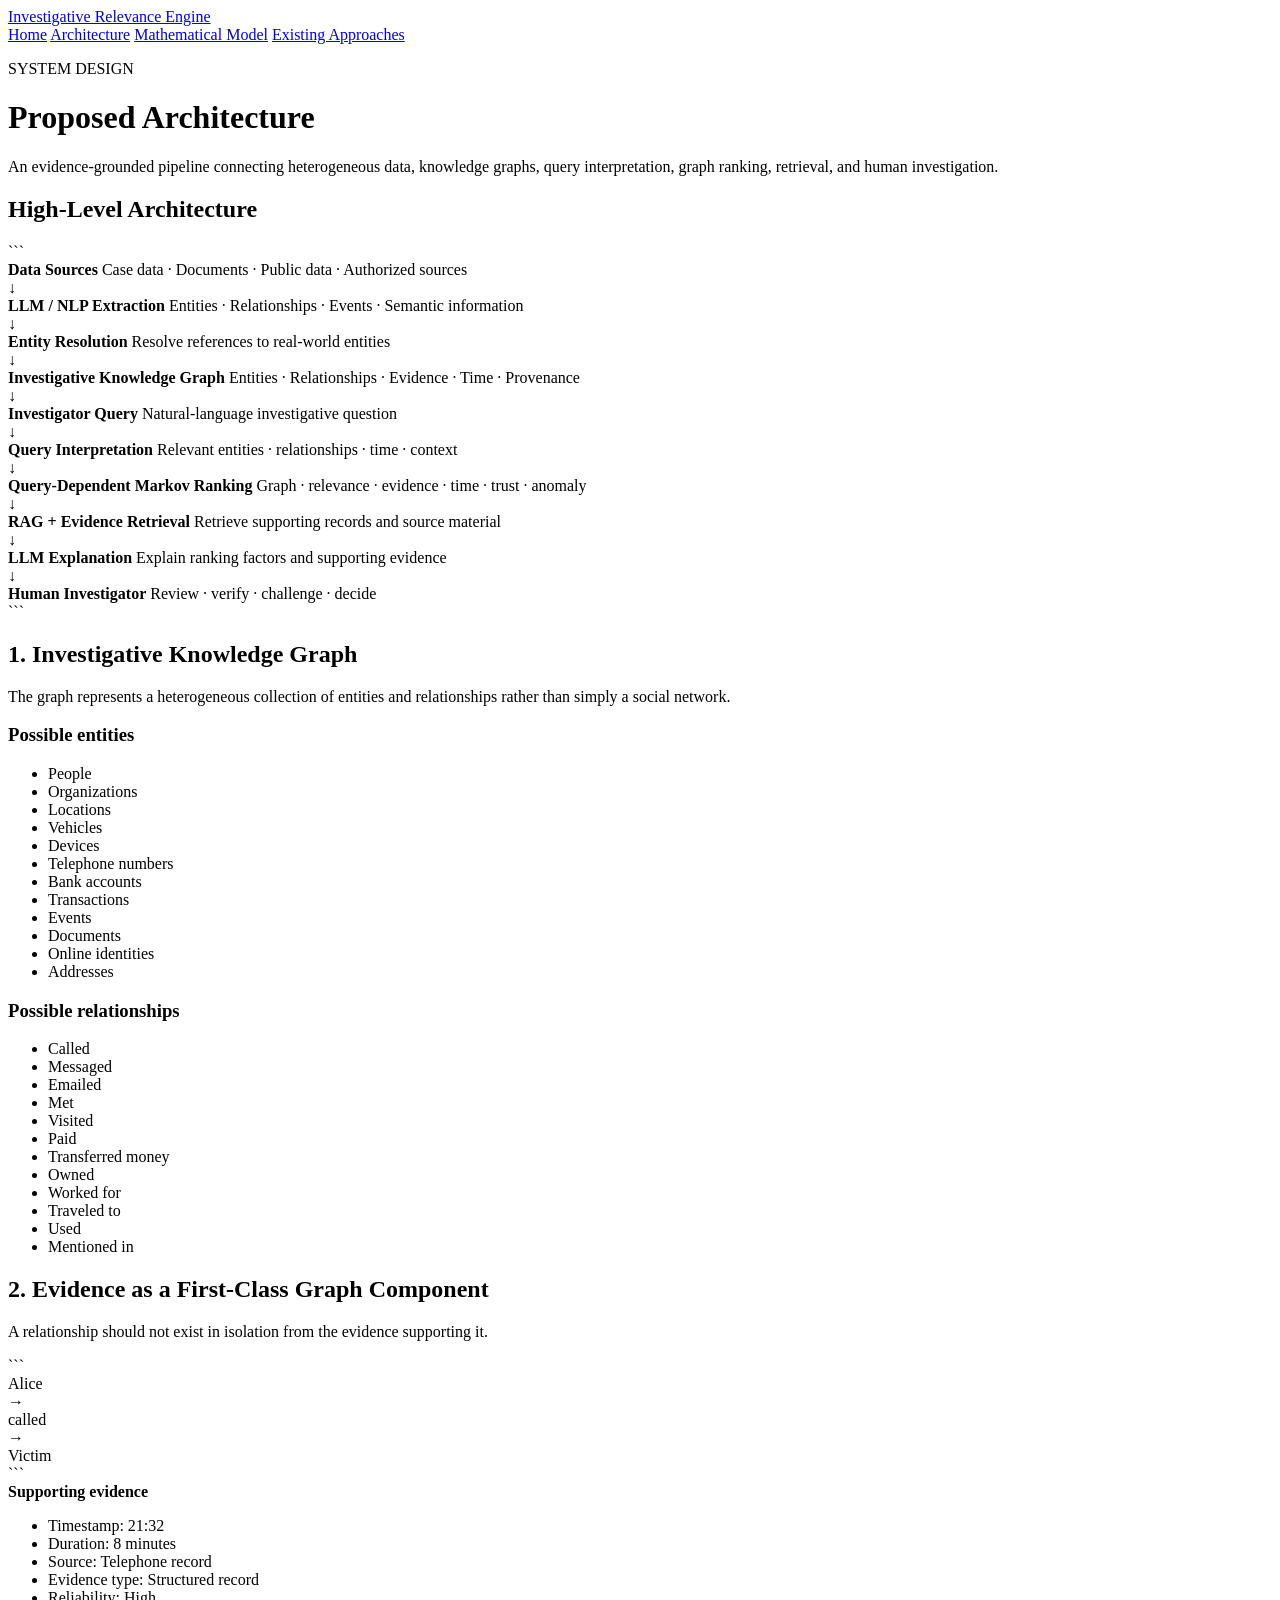
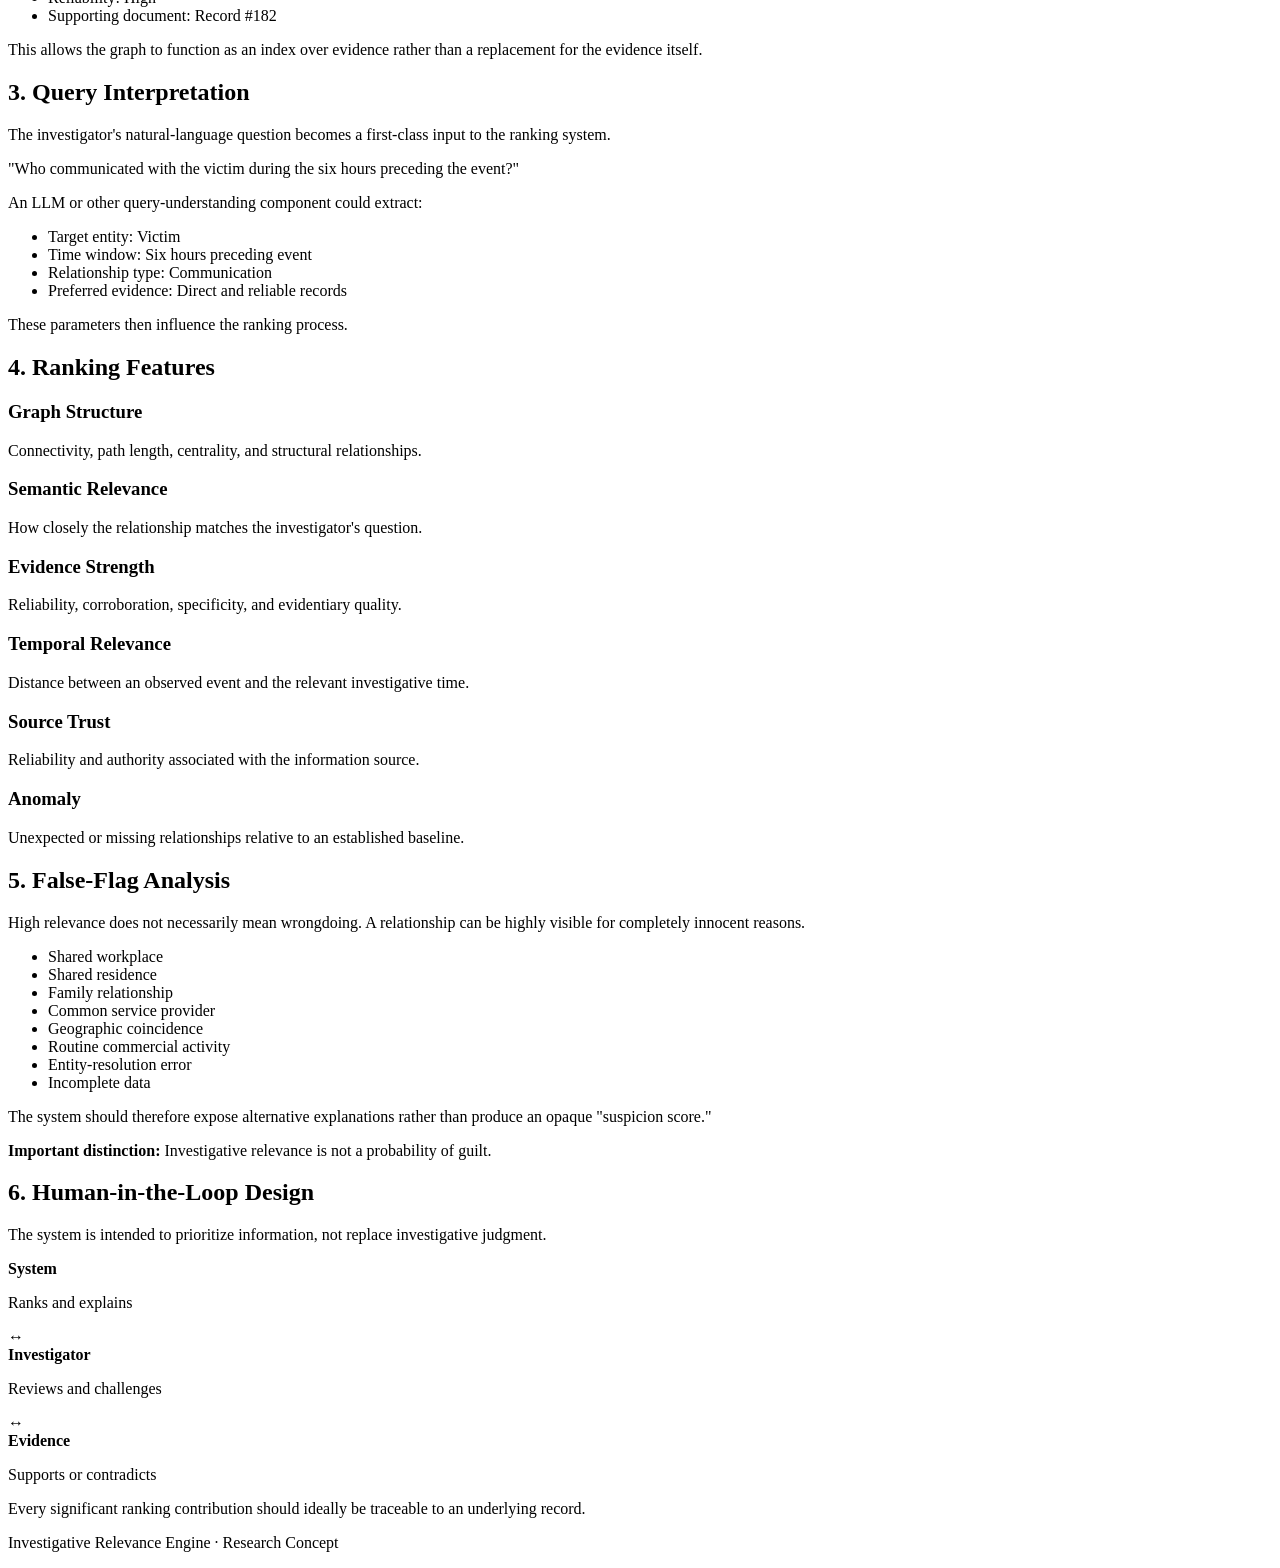
==== architecture.html @ 97c26075 "Create architecture.html" ====
<!DOCTYPE html>

<html lang="en">
<head>
    <meta charset="UTF-8">
    <meta name="viewport" content="width=device-width, initial-scale=1.0">
    <title>Architecture | Investigative Relevance Engine</title>
    <link rel="stylesheet" href="style.css">
</head>

<body>

<nav>
    <div class="nav-container">
        <a href="index.html" class="logo">Investigative Relevance Engine</a>
        <div class="nav-links">
            <a href="index.html">Home</a>
            <a href="architecture.html">Architecture</a>
            <a href="model.html">Mathematical Model</a>
            <a href="existing-approaches.html">Existing Approaches</a>
        </div>
    </div>
</nav>

<header class="page-header">
    <div class="container">
        <p class="eyebrow">SYSTEM DESIGN</p>
        <h1>Proposed Architecture</h1>
        <p>
            An evidence-grounded pipeline connecting heterogeneous data,
            knowledge graphs, query interpretation, graph ranking, retrieval,
            and human investigation.
        </p>
    </div>
</header>

<main>

<section>
<div class="container">

<h2>High-Level Architecture</h2>

<div class="diagram">

```
<div class="diagram-box">
    <strong>Data Sources</strong>
    <span>Case data · Documents · Public data · Authorized sources</span>
</div>

<div class="arrow">↓</div>

<div class="diagram-box">
    <strong>LLM / NLP Extraction</strong>
    <span>Entities · Relationships · Events · Semantic information</span>
</div>

<div class="arrow">↓</div>

<div class="diagram-box">
    <strong>Entity Resolution</strong>
    <span>Resolve references to real-world entities</span>
</div>

<div class="arrow">↓</div>

<div class="diagram-box highlight">
    <strong>Investigative Knowledge Graph</strong>
    <span>Entities · Relationships · Evidence · Time · Provenance</span>
</div>

<div class="arrow">↓</div>

<div class="diagram-box">
    <strong>Investigator Query</strong>
    <span>Natural-language investigative question</span>
</div>

<div class="arrow">↓</div>

<div class="diagram-box">
    <strong>Query Interpretation</strong>
    <span>Relevant entities · relationships · time · context</span>
</div>

<div class="arrow">↓</div>

<div class="diagram-box highlight">
    <strong>Query-Dependent Markov Ranking</strong>
    <span>Graph · relevance · evidence · time · trust · anomaly</span>
</div>

<div class="arrow">↓</div>

<div class="diagram-box">
    <strong>RAG + Evidence Retrieval</strong>
    <span>Retrieve supporting records and source material</span>
</div>

<div class="arrow">↓</div>

<div class="diagram-box">
    <strong>LLM Explanation</strong>
    <span>Explain ranking factors and supporting evidence</span>
</div>

<div class="arrow">↓</div>

<div class="diagram-box highlight">
    <strong>Human Investigator</strong>
    <span>Review · verify · challenge · decide</span>
</div>
```

</div>

</div>
</section>

<section class="alt">
<div class="container">

<h2>1. Investigative Knowledge Graph</h2>

<p>
The graph represents a heterogeneous collection of entities and
relationships rather than simply a social network.
</p>

<h3>Possible entities</h3>

<ul class="columns">
    <li>People</li>
    <li>Organizations</li>
    <li>Locations</li>
    <li>Vehicles</li>
    <li>Devices</li>
    <li>Telephone numbers</li>
    <li>Bank accounts</li>
    <li>Transactions</li>
    <li>Events</li>
    <li>Documents</li>
    <li>Online identities</li>
    <li>Addresses</li>
</ul>

<h3>Possible relationships</h3>

<ul class="columns">
    <li>Called</li>
    <li>Messaged</li>
    <li>Emailed</li>
    <li>Met</li>
    <li>Visited</li>
    <li>Paid</li>
    <li>Transferred money</li>
    <li>Owned</li>
    <li>Worked for</li>
    <li>Traveled to</li>
    <li>Used</li>
    <li>Mentioned in</li>
</ul>

</div>
</section>

<section>
<div class="container">

<h2>2. Evidence as a First-Class Graph Component</h2>

<p>
A relationship should not exist in isolation from the evidence supporting it.
</p>

<div class="evidence-example">

```
<div class="entity">Alice</div>
<div class="arrow">→</div>
<div class="relationship">called</div>
<div class="arrow">→</div>
<div class="entity">Victim</div>
```

</div>

<div class="evidence-details">

<strong>Supporting evidence</strong>

<ul>
    <li>Timestamp: 21:32</li>
    <li>Duration: 8 minutes</li>
    <li>Source: Telephone record</li>
    <li>Evidence type: Structured record</li>
    <li>Reliability: High</li>
    <li>Supporting document: Record #182</li>
</ul>

</div>

<p>
This allows the graph to function as an index over evidence rather than
a replacement for the evidence itself.
</p>

</div>
</section>

<section class="alt">
<div class="container">

<h2>3. Query Interpretation</h2>

<p>
The investigator's natural-language question becomes a first-class input
to the ranking system.
</p>

<div class="query-box">
    "Who communicated with the victim during the six hours preceding the event?"
</div>

<p>
An LLM or other query-understanding component could extract:
</p>

<ul>
    <li>Target entity: Victim</li>
    <li>Time window: Six hours preceding event</li>
    <li>Relationship type: Communication</li>
    <li>Preferred evidence: Direct and reliable records</li>
</ul>

<p>
These parameters then influence the ranking process.
</p>

</div>
</section>

<section>
<div class="container">

<h2>4. Ranking Features</h2>

<div class="cards">

<div class="card">
<h3>Graph Structure</h3>
<p>
Connectivity, path length, centrality, and structural relationships.
</p>
</div>

<div class="card">
<h3>Semantic Relevance</h3>
<p>
How closely the relationship matches the investigator's question.
</p>
</div>

<div class="card">
<h3>Evidence Strength</h3>
<p>
Reliability, corroboration, specificity, and evidentiary quality.
</p>
</div>

<div class="card">
<h3>Temporal Relevance</h3>
<p>
Distance between an observed event and the relevant investigative time.
</p>
</div>

<div class="card">
<h3>Source Trust</h3>
<p>
Reliability and authority associated with the information source.
</p>
</div>

<div class="card">
<h3>Anomaly</h3>
<p>
Unexpected or missing relationships relative to an established baseline.
</p>
</div>

</div>

</div>
</section>

<section class="alt">
<div class="container">

<h2>5. False-Flag Analysis</h2>

<p>
High relevance does not necessarily mean wrongdoing.
A relationship can be highly visible for completely innocent reasons.
</p>

<ul>
    <li>Shared workplace</li>
    <li>Shared residence</li>
    <li>Family relationship</li>
    <li>Common service provider</li>
    <li>Geographic coincidence</li>
    <li>Routine commercial activity</li>
    <li>Entity-resolution error</li>
    <li>Incomplete data</li>
</ul>

<p>
The system should therefore expose alternative explanations rather than
produce an opaque "suspicion score."
</p>

<div class="insight">
<strong>Important distinction:</strong>
Investigative relevance is not a probability of guilt.
</div>

</div>
</section>

<section>
<div class="container">

<h2>6. Human-in-the-Loop Design</h2>

<p>
The system is intended to prioritize information, not replace investigative
judgment.
</p>

<div class="human-loop">

<div>
<strong>System</strong>
<p>Ranks and explains</p>
</div>

<div class="arrow">↔</div>

<div>
<strong>Investigator</strong>
<p>Reviews and challenges</p>
</div>

<div class="arrow">↔</div>

<div>
<strong>Evidence</strong>
<p>Supports or contradicts</p>
</div>

</div>

<p>
Every significant ranking contribution should ideally be traceable to an
underlying record.
</p>

</div>
</section>

</main>

<footer>
<div class="container">
<p>Investigative Relevance Engine · Research Concept</p>
</div>
</footer>

</body>
</html>
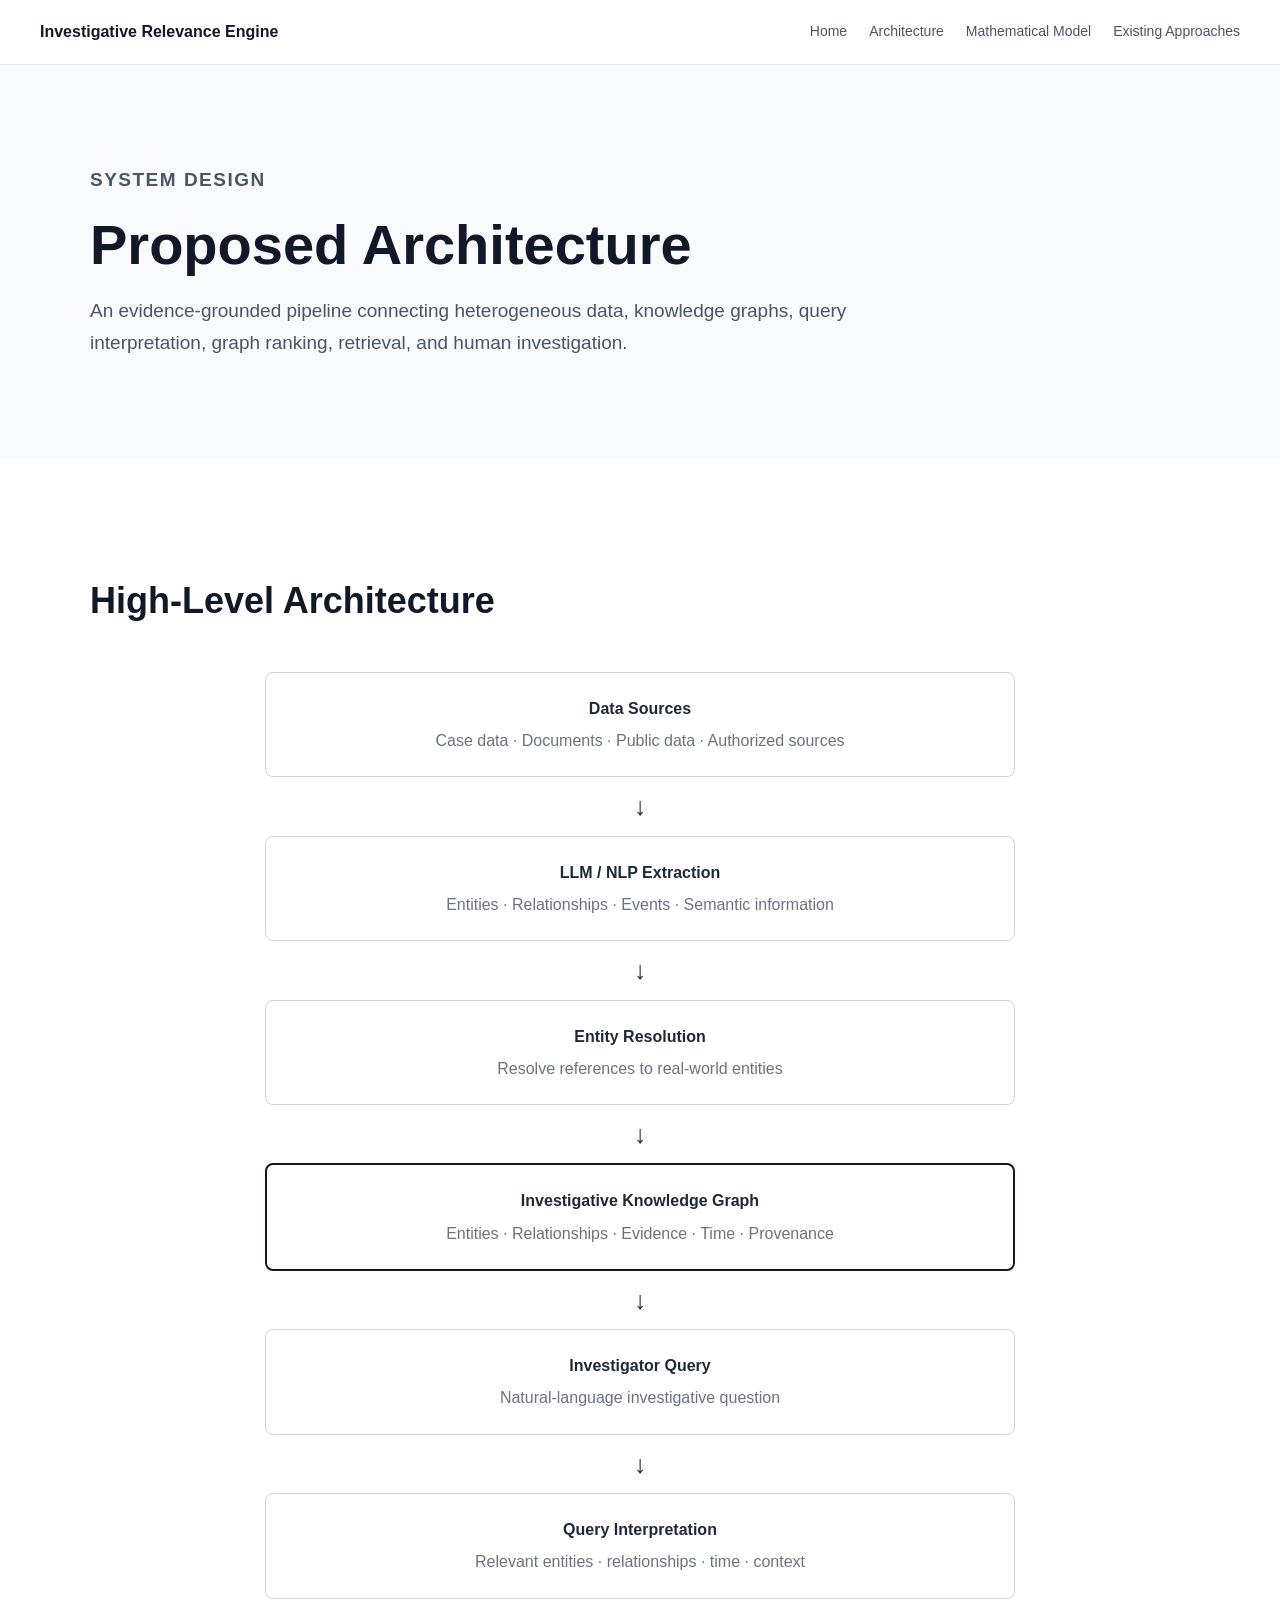
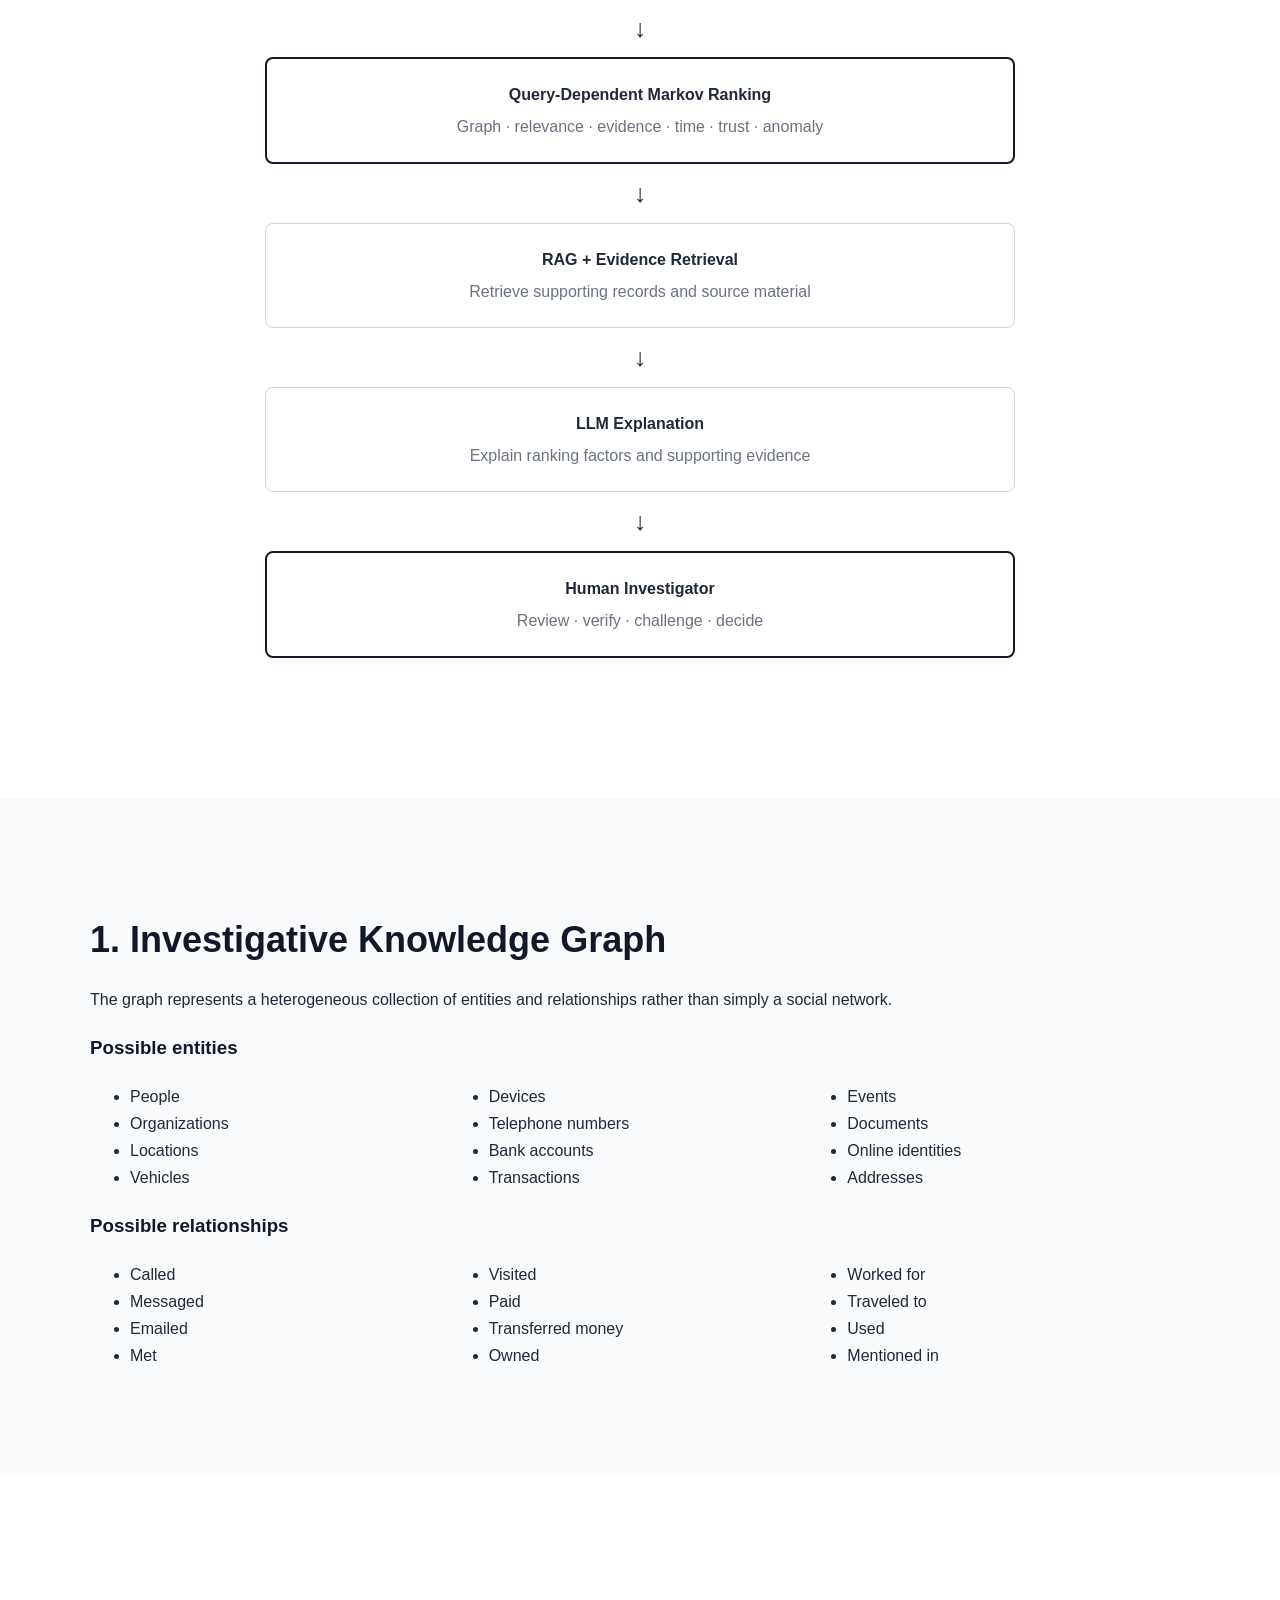
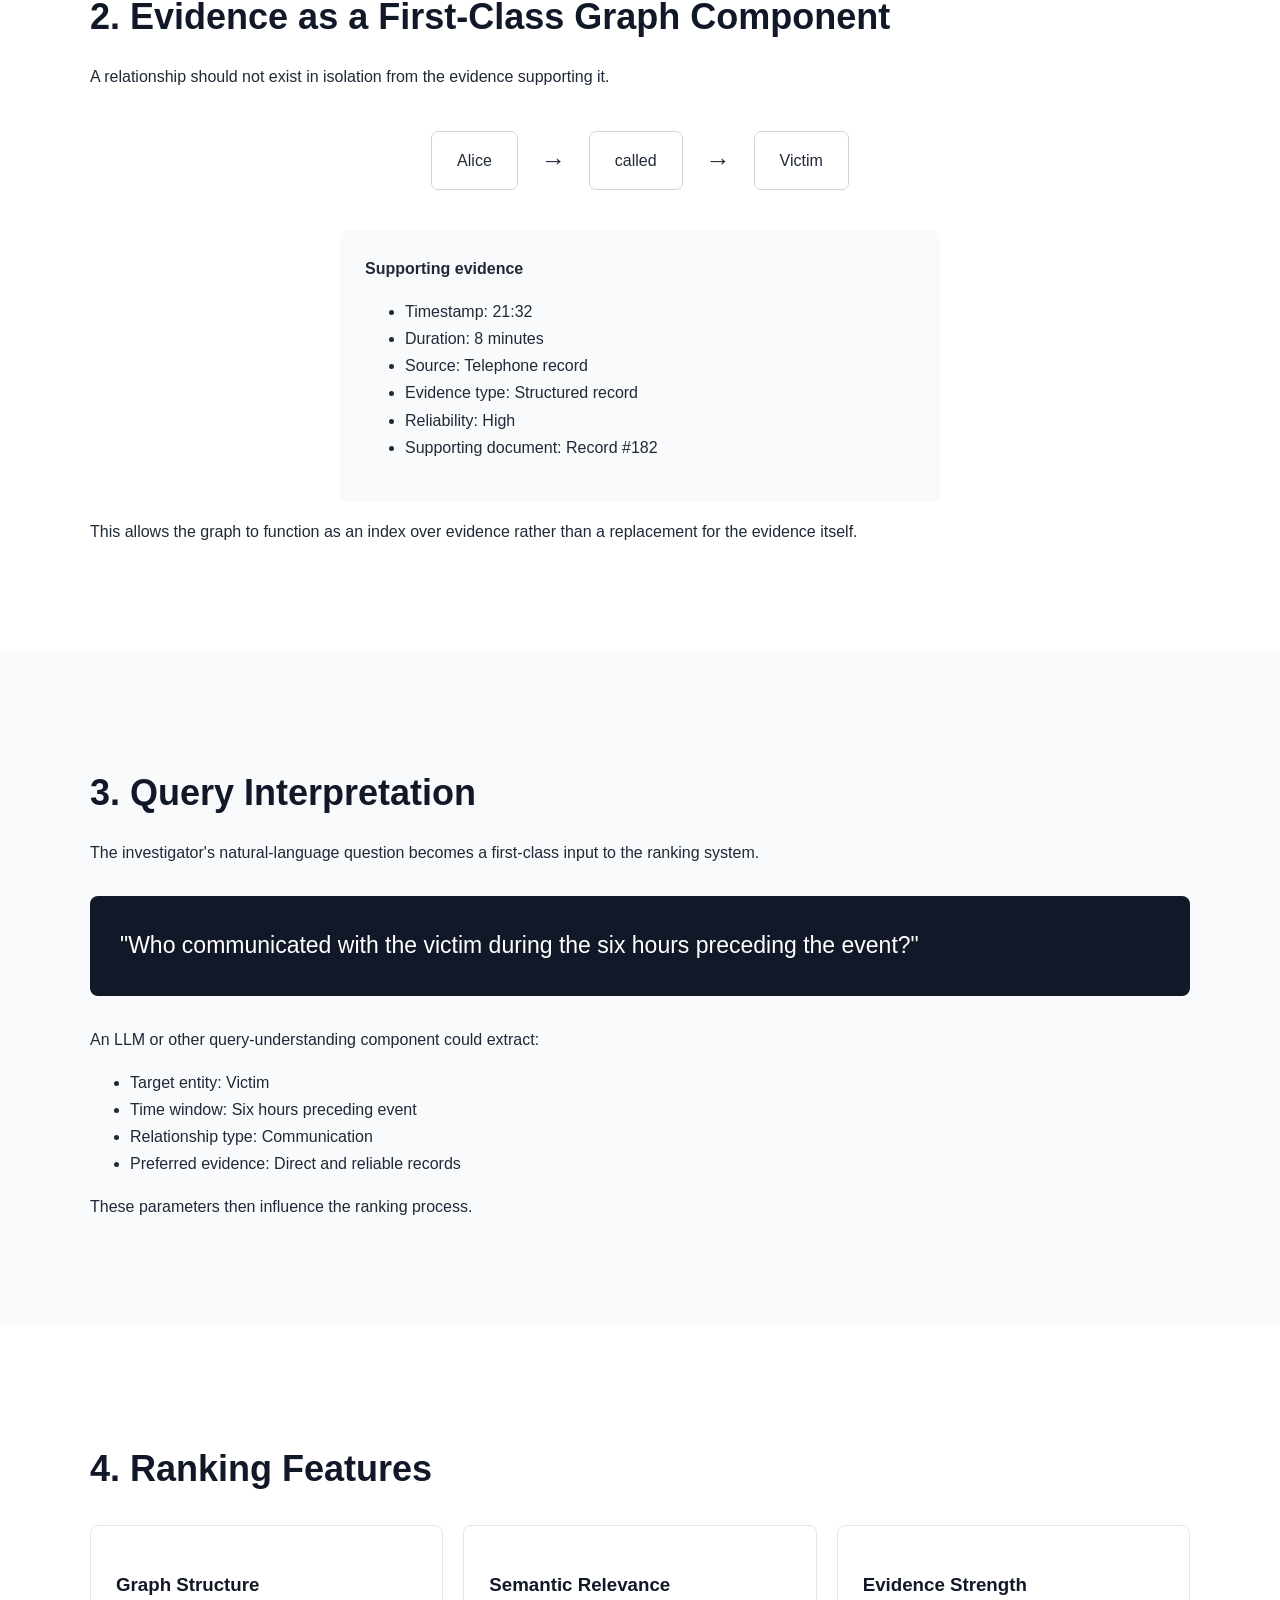
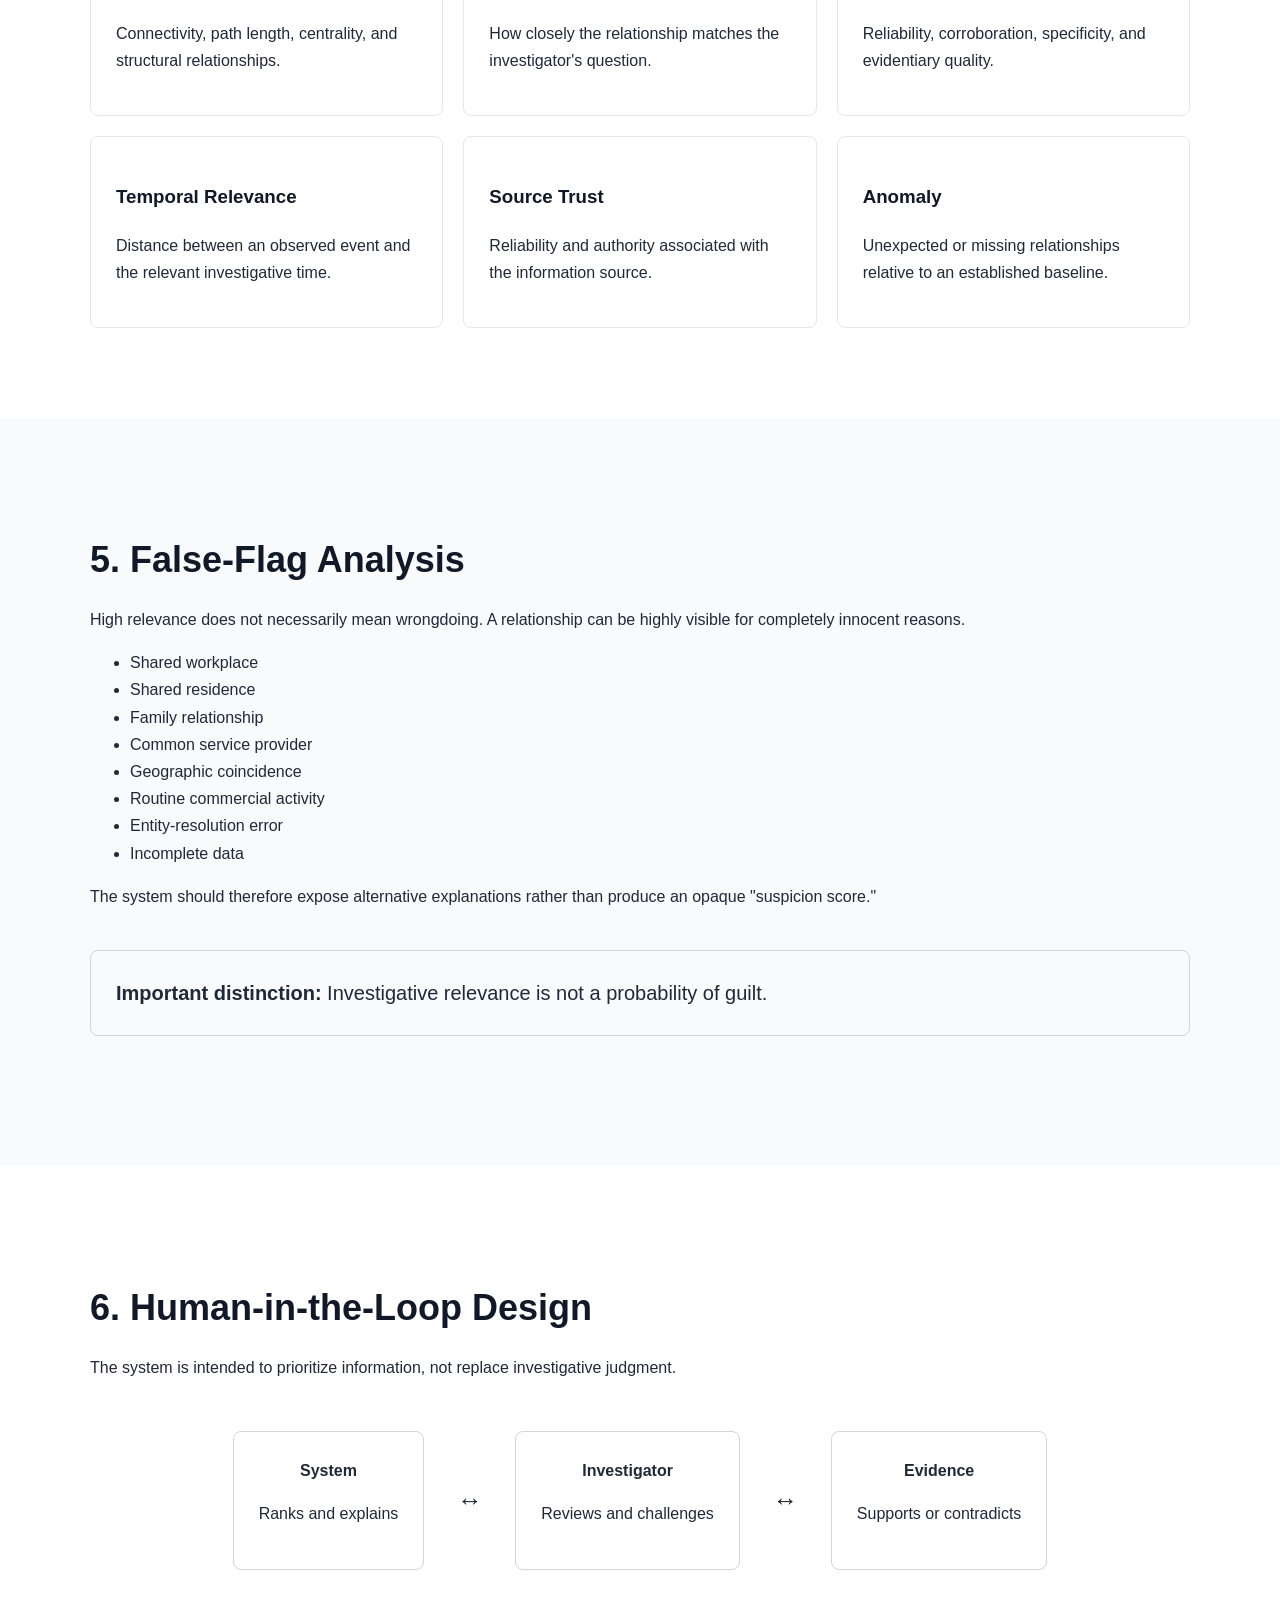
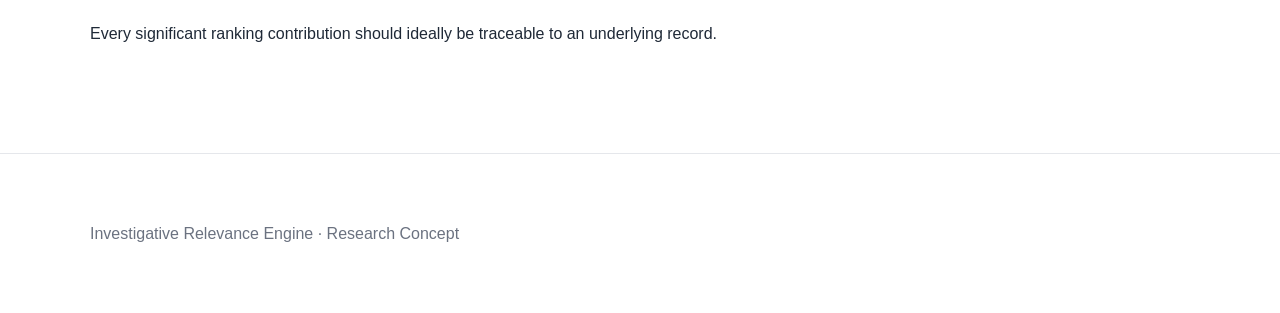
==== commit ac8408d1: "Remove unnecessary code blocks from architecture.html" ====
--- a/architecture.html
+++ b/architecture.html
@@ -43,7 +43,7 @@
 
 <div class="diagram">
 
-```
+
 <div class="diagram-box">
     <strong>Data Sources</strong>
     <span>Case data · Documents · Public data · Authorized sources</span>
@@ -111,7 +111,7 @@
     <strong>Human Investigator</strong>
     <span>Review · verify · challenge · decide</span>
 </div>
-```
+
 
 </div>
 
@@ -176,13 +176,13 @@
 
 <div class="evidence-example">
 
-```
+
 <div class="entity">Alice</div>
 <div class="arrow">→</div>
 <div class="relationship">called</div>
 <div class="arrow">→</div>
 <div class="entity">Victim</div>
-```
+
 
 </div>
 
--- a/style.css
+++ b/style.css
@@ -0,0 +1,470 @@
+* {
+  box-sizing: border-box;
+  }
+
+html {
+scroll-behavior: smooth;
+}
+
+body {
+margin: 0;
+font-family: -apple-system, BlinkMacSystemFont, "Segoe UI", Arial, sans-serif;
+color: #1f2937;
+background: #ffffff;
+line-height: 1.7;
+}
+
+.container {
+width: min(1100px, 92%);
+margin: auto;
+}
+
+nav {
+border-bottom: 1px solid #e5e7eb;
+background: #ffffff;
+position: sticky;
+top: 0;
+z-index: 10;
+}
+
+.nav-container {
+width: min(1200px, 94%);
+margin: auto;
+display: flex;
+justify-content: space-between;
+align-items: center;
+min-height: 64px;
+}
+
+.logo {
+font-weight: 700;
+text-decoration: none;
+color: #111827;
+}
+
+.nav-links {
+display: flex;
+gap: 22px;
+}
+
+.nav-links a {
+text-decoration: none;
+color: #4b5563;
+font-size: 14px;
+}
+
+.nav-links a:hover {
+color: #111827;
+}
+
+.hero {
+padding: 110px 0 100px;
+background: #f8fafc;
+}
+
+.eyebrow {
+font-size: 13px;
+font-weight: 700;
+letter-spacing: 1.5px;
+color: #6b7280;
+}
+
+h1 {
+font-size: clamp(42px, 6vw, 72px);
+line-height: 1.05;
+margin: 20px 0;
+color: #111827;
+max-width: 950px;
+}
+
+h2 {
+font-size: 36px;
+line-height: 1.2;
+margin-bottom: 25px;
+color: #111827;
+}
+
+h3 {
+color: #111827;
+}
+
+.subtitle {
+font-size: 24px;
+max-width: 800px;
+color: #4b5563;
+}
+
+.hero-statement {
+font-size: 32px;
+font-weight: 700;
+margin: 45px 0 25px;
+color: #111827;
+}
+
+.hero-description {
+max-width: 800px;
+font-size: 18px;
+}
+
+.buttons {
+display: flex;
+gap: 15px;
+margin-top: 35px;
+}
+
+.button {
+display: inline-block;
+padding: 12px 20px;
+background: #111827;
+color: white;
+text-decoration: none;
+border-radius: 7px;
+font-weight: 600;
+}
+
+.button.secondary {
+background: white;
+color: #111827;
+border: 1px solid #d1d5db;
+}
+
+section {
+padding: 90px 0;
+}
+
+section.alt {
+background: #f8fafc;
+}
+
+blockquote {
+margin: 35px 0;
+padding: 25px 30px;
+border-left: 4px solid #111827;
+background: #f8fafc;
+font-size: 24px;
+font-weight: 500;
+}
+
+blockquote.large {
+font-size: 28px;
+}
+
+.insight {
+margin: 40px 0;
+padding: 25px;
+border: 1px solid #d1d5db;
+border-radius: 8px;
+font-size: 20px;
+}
+
+.question {
+padding: 25px;
+margin: 25px 0;
+background: #f8fafc;
+border-radius: 8px;
+font-size: 22px;
+font-weight: 600;
+}
+
+.formula {
+padding: 30px;
+margin: 30px 0;
+background: #111827;
+color: white;
+border-radius: 8px;
+text-align: center;
+font-family: Georgia, serif;
+font-size: 25px;
+}
+
+.big-formula {
+padding: 40px;
+margin: 40px 0;
+background: #111827;
+color: white;
+border-radius: 8px;
+text-align: center;
+font-family: Georgia, serif;
+font-size: clamp(20px, 3vw, 34px);
+overflow-x: auto;
+}
+
+.cards {
+display: grid;
+grid-template-columns: repeat(3, 1fr);
+gap: 20px;
+margin-top: 35px;
+}
+
+.card {
+border: 1px solid #e5e7eb;
+border-radius: 8px;
+padding: 25px;
+background: white;
+}
+
+.example-grid {
+display: grid;
+grid-template-columns: repeat(3, 1fr);
+gap: 20px;
+margin: 40px 0;
+}
+
+.example {
+border: 1px solid #e5e7eb;
+padding: 25px;
+border-radius: 8px;
+}
+
+.center-text {
+text-align: center;
+font-size: 20px;
+font-weight: 600;
+}
+
+.architecture-mini {
+display: grid;
+gap: 15px;
+margin-top: 35px;
+}
+
+.architecture-mini div {
+display: grid;
+grid-template-columns: 200px 1fr;
+gap: 20px;
+padding: 20px;
+border: 1px solid #e5e7eb;
+border-radius: 7px;
+}
+
+.architecture-mini span {
+color: #6b7280;
+}
+
+.status {
+display: inline-block;
+padding: 10px 18px;
+border: 1px solid #d1d5db;
+border-radius: 30px;
+font-weight: 600;
+}
+
+.page-header {
+padding: 80px 0;
+background: #f8fafc;
+}
+
+.page-header h1 {
+font-size: 56px;
+}
+
+.page-header p {
+max-width: 800px;
+font-size: 19px;
+color: #4b5563;
+}
+
+.diagram {
+max-width: 750px;
+margin: 50px auto;
+text-align: center;
+}
+
+.diagram-box {
+border: 1px solid #d1d5db;
+border-radius: 8px;
+padding: 22px;
+background: white;
+}
+
+.diagram-box strong,
+.diagram-box span {
+display: block;
+}
+
+.diagram-box span {
+color: #6b7280;
+margin-top: 5px;
+}
+
+.diagram-box.highlight {
+border: 2px solid #111827;
+}
+
+.arrow {
+font-size: 25px;
+padding: 8px;
+text-align: center;
+}
+
+.columns {
+columns: 3;
+}
+
+.evidence-example {
+display: flex;
+align-items: center;
+justify-content: center;
+gap: 15px;
+margin: 40px 0;
+flex-wrap: wrap;
+}
+
+.entity,
+.relationship {
+padding: 15px 25px;
+border: 1px solid #d1d5db;
+border-radius: 7px;
+}
+
+.evidence-details {
+max-width: 600px;
+margin: auto;
+padding: 25px;
+background: #f8fafc;
+border-radius: 8px;
+}
+
+.query-box {
+padding: 30px;
+background: #111827;
+color: white;
+border-radius: 8px;
+font-size: 23px;
+margin: 30px 0;
+}
+
+.human-loop {
+display: flex;
+justify-content: center;
+align-items: center;
+gap: 25px;
+margin: 50px 0;
+text-align: center;
+}
+
+.human-loop > div:not(.arrow) {
+padding: 25px;
+border: 1px solid #d1d5db;
+border-radius: 8px;
+}
+
+.warning {
+padding: 25px;
+border: 1px solid #d1d5db;
+border-radius: 8px;
+font-weight: 600;
+}
+
+table {
+width: 100%;
+border-collapse: collapse;
+margin: 40px 0;
+}
+
+th,
+td {
+text-align: left;
+padding: 16px;
+border-bottom: 1px solid #e5e7eb;
+vertical-align: top;
+}
+
+th {
+background: #f8fafc;
+}
+
+.highlight-row {
+font-weight: 600;
+}
+
+.comparison {
+display: grid;
+grid-template-columns: 1fr 1fr;
+gap: 20px;
+margin: 30px 0;
+}
+
+.comparison > div {
+padding: 25px;
+border: 1px solid #e5e7eb;
+border-radius: 8px;
+}
+
+.quote-negative,
+.quote-positive {
+padding: 25px;
+margin: 25px 0;
+border-radius: 8px;
+font-size: 20px;
+}
+
+.quote-negative {
+background: #f8fafc;
+}
+
+.quote-positive {
+background: #f8fafc;
+border: 2px solid #111827;
+}
+
+footer {
+padding: 50px 0;
+border-top: 1px solid #e5e7eb;
+color: #6b7280;
+}
+
+footer a {
+color: #4b5563;
+}
+
+@media (max-width: 800px) {
+
+```
+.nav-container {
+    flex-direction: column;
+    padding: 15px 0;
+    gap: 12px;
+}
+
+.nav-links {
+    flex-wrap: wrap;
+    justify-content: center;
+}
+
+.cards,
+.example-grid {
+    grid-template-columns: 1fr;
+}
+
+.columns {
+    columns: 1;
+}
+
+.architecture-mini div {
+    grid-template-columns: 1fr;
+}
+
+.comparison {
+    grid-template-columns: 1fr;
+}
+
+.human-loop {
+    flex-direction: column;
+}
+
+table {
+    display: block;
+    overflow-x: auto;
+}
+
+.buttons {
+    flex-direction: column;
+}
+
+.button {
+    text-align: center;
+}
+```
+
+}
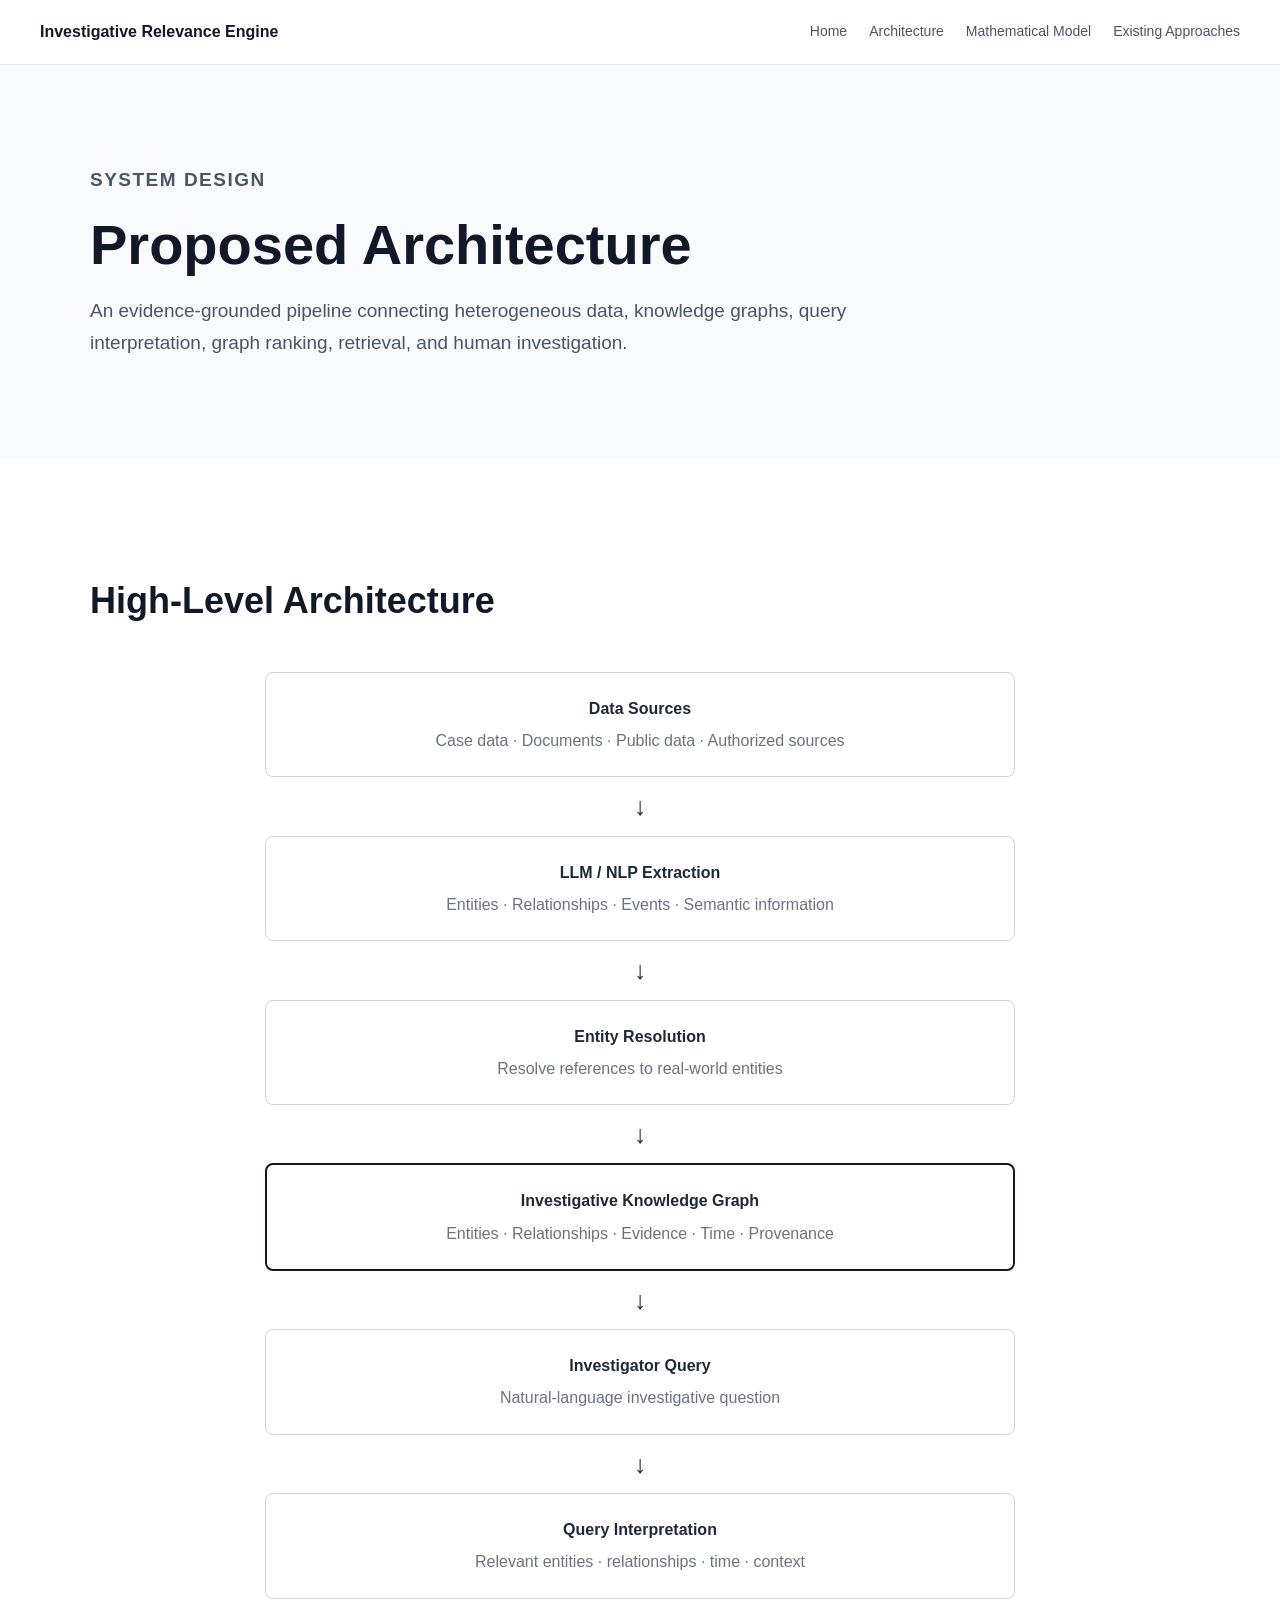
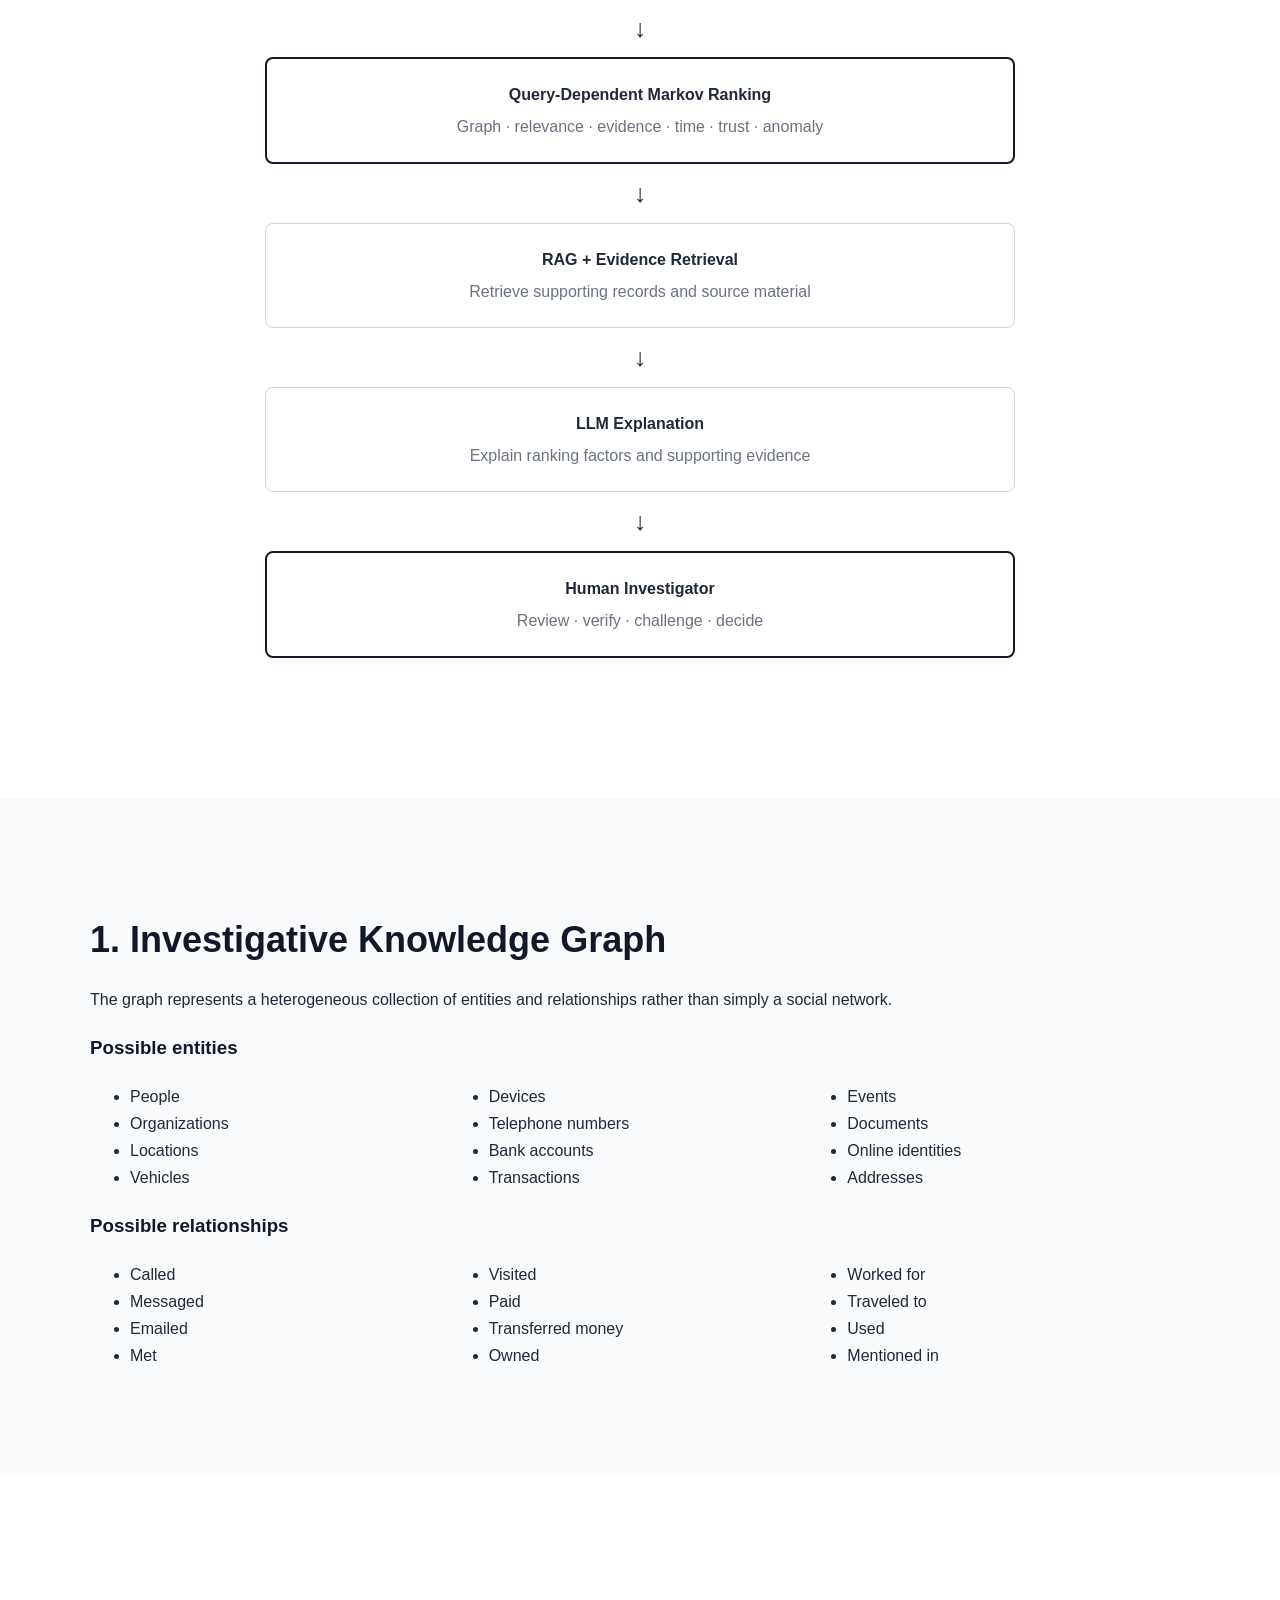
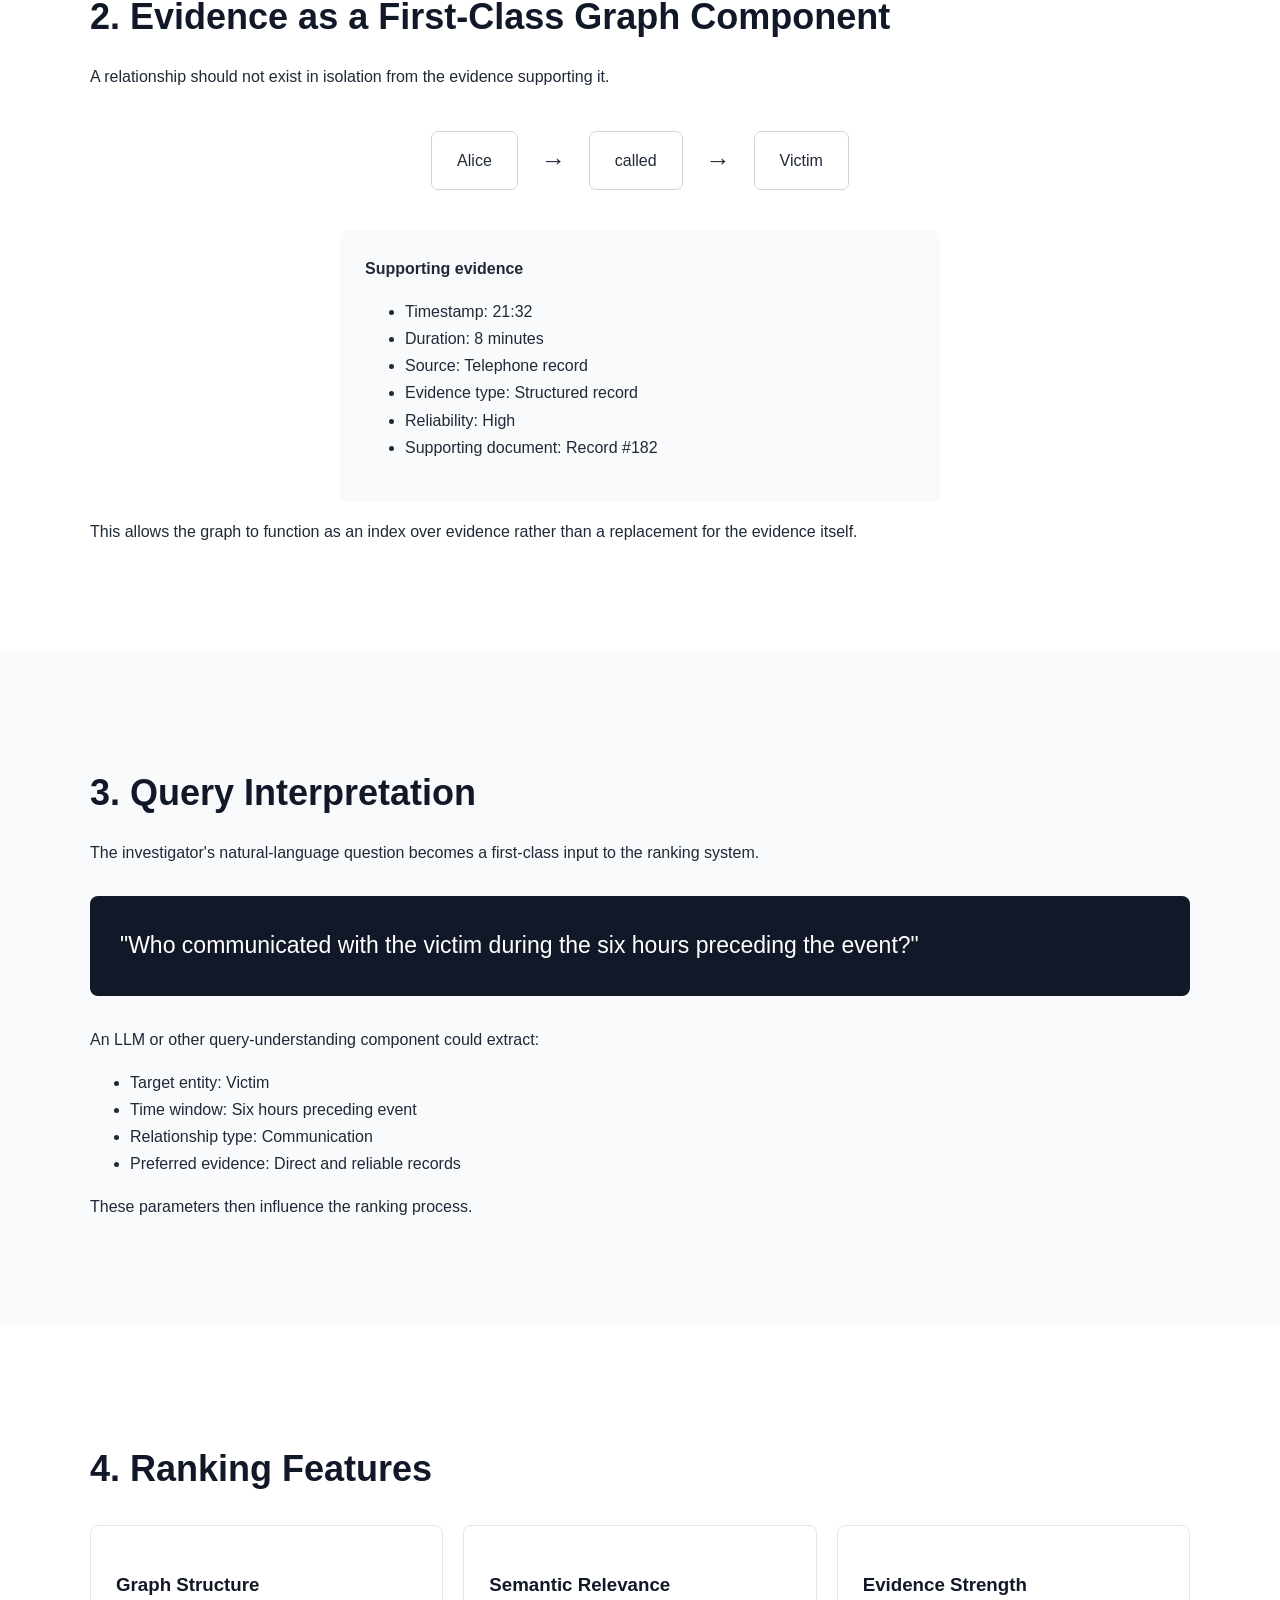
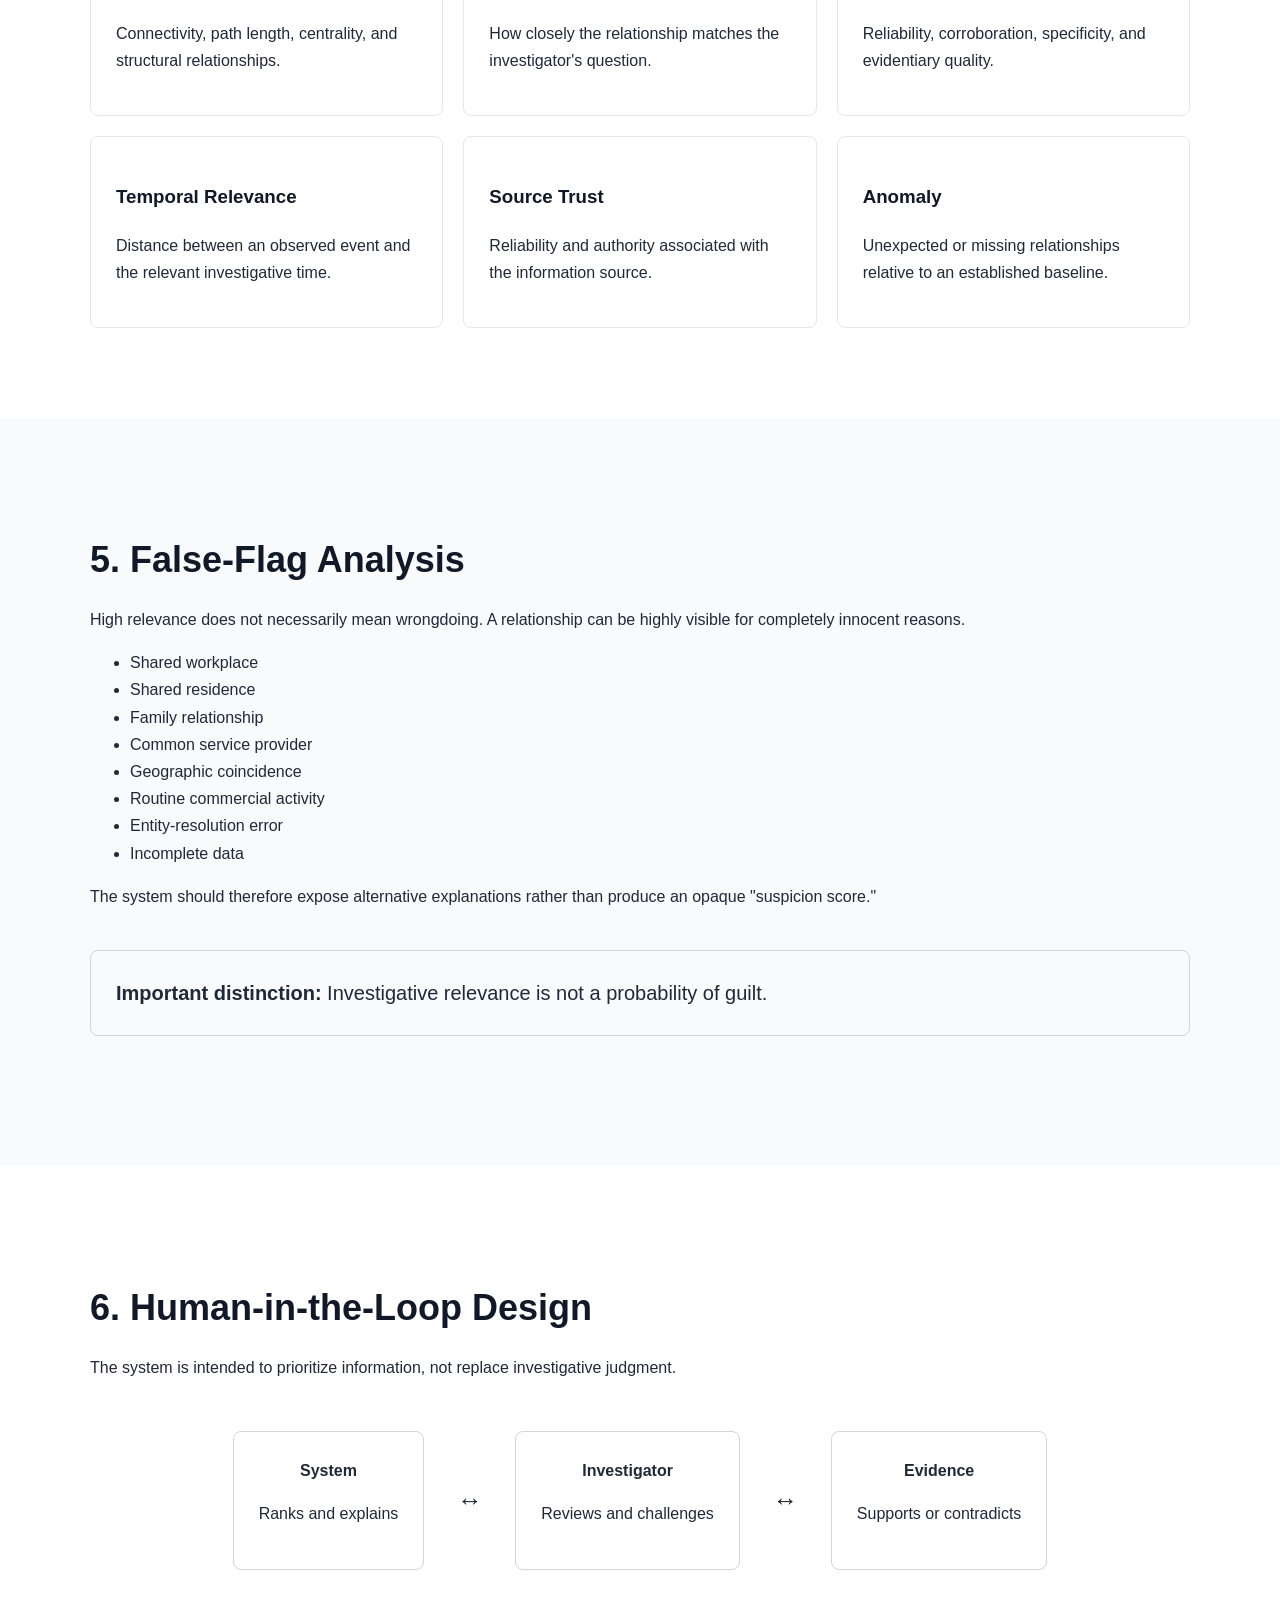
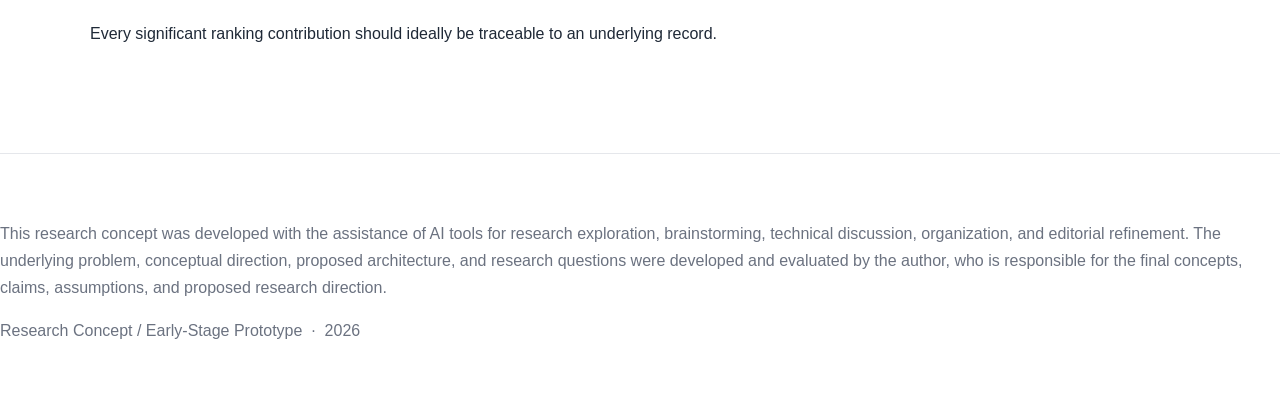
==== commit 818186f6: "Enhance footer with disclosure and research metadata Added footer section with disclosure and metada" ====
--- a/architecture.html
+++ b/architecture.html
@@ -372,10 +372,24 @@
 
 </main>
 
-<footer>
-<div class="container">
-<p>Investigative Relevance Engine · Research Concept</p>
-</div>
+<footer class="site-footer">
+  <div class="footer-content">
+    <div class="footer-divider"></div>
+
+    <p class="footer-disclosure">
+      This research concept was developed with the assistance of AI tools
+      for research exploration, brainstorming, technical discussion,
+      organization, and editorial refinement. The underlying problem,
+      conceptual direction, proposed architecture, and research questions
+      were developed and evaluated by the author, who is responsible for
+      the final concepts, claims, assumptions, and proposed research
+      direction.
+    </p>
+
+    <p class="footer-meta">
+      Research Concept / Early-Stage Prototype &nbsp;·&nbsp; 2026
+    </p>
+  </div>
 </footer>
 
 </body>
--- a/style.css
+++ b/style.css
@@ -1,470 +1,429 @@
 * {
-  box-sizing: border-box;
-  }
-
-html {
-scroll-behavior: smooth;
-}
-
-body {
-margin: 0;
-font-family: -apple-system, BlinkMacSystemFont, "Segoe UI", Arial, sans-serif;
-color: #1f2937;
-background: #ffffff;
-line-height: 1.7;
-}
-
-.container {
-width: min(1100px, 92%);
-margin: auto;
-}
-
-nav {
-border-bottom: 1px solid #e5e7eb;
-background: #ffffff;
-position: sticky;
-top: 0;
-z-index: 10;
-}
-
-.nav-container {
-width: min(1200px, 94%);
-margin: auto;
-display: flex;
-justify-content: space-between;
-align-items: center;
-min-height: 64px;
-}
-
-.logo {
-font-weight: 700;
-text-decoration: none;
-color: #111827;
-}
-
-.nav-links {
-display: flex;
-gap: 22px;
-}
-
-.nav-links a {
-text-decoration: none;
-color: #4b5563;
-font-size: 14px;
-}
-
-.nav-links a:hover {
-color: #111827;
-}
-
-.hero {
-padding: 110px 0 100px;
-background: #f8fafc;
-}
-
-.eyebrow {
-font-size: 13px;
-font-weight: 700;
-letter-spacing: 1.5px;
-color: #6b7280;
-}
-
-h1 {
-font-size: clamp(42px, 6vw, 72px);
-line-height: 1.05;
-margin: 20px 0;
-color: #111827;
-max-width: 950px;
-}
-
-h2 {
-font-size: 36px;
-line-height: 1.2;
-margin-bottom: 25px;
-color: #111827;
-}
-
-h3 {
-color: #111827;
-}
-
-.subtitle {
-font-size: 24px;
-max-width: 800px;
-color: #4b5563;
-}
-
-.hero-statement {
-font-size: 32px;
-font-weight: 700;
-margin: 45px 0 25px;
-color: #111827;
-}
-
-.hero-description {
-max-width: 800px;
-font-size: 18px;
-}
-
-.buttons {
-display: flex;
-gap: 15px;
-margin-top: 35px;
-}
-
-.button {
-display: inline-block;
-padding: 12px 20px;
-background: #111827;
-color: white;
-text-decoration: none;
-border-radius: 7px;
-font-weight: 600;
-}
-
-.button.secondary {
-background: white;
-color: #111827;
-border: 1px solid #d1d5db;
-}
-
-section {
-padding: 90px 0;
-}
-
-section.alt {
-background: #f8fafc;
-}
-
-blockquote {
-margin: 35px 0;
-padding: 25px 30px;
-border-left: 4px solid #111827;
-background: #f8fafc;
-font-size: 24px;
-font-weight: 500;
-}
-
-blockquote.large {
-font-size: 28px;
-}
-
-.insight {
-margin: 40px 0;
-padding: 25px;
-border: 1px solid #d1d5db;
-border-radius: 8px;
-font-size: 20px;
-}
-
-.question {
-padding: 25px;
-margin: 25px 0;
-background: #f8fafc;
-border-radius: 8px;
-font-size: 22px;
-font-weight: 600;
-}
-
-.formula {
-padding: 30px;
-margin: 30px 0;
-background: #111827;
-color: white;
-border-radius: 8px;
-text-align: center;
-font-family: Georgia, serif;
-font-size: 25px;
-}
-
-.big-formula {
-padding: 40px;
-margin: 40px 0;
-background: #111827;
-color: white;
-border-radius: 8px;
-text-align: center;
-font-family: Georgia, serif;
-font-size: clamp(20px, 3vw, 34px);
-overflow-x: auto;
-}
-
-.cards {
-display: grid;
-grid-template-columns: repeat(3, 1fr);
-gap: 20px;
-margin-top: 35px;
-}
-
-.card {
-border: 1px solid #e5e7eb;
-border-radius: 8px;
-padding: 25px;
-background: white;
-}
-
-.example-grid {
-display: grid;
-grid-template-columns: repeat(3, 1fr);
-gap: 20px;
-margin: 40px 0;
-}
-
-.example {
-border: 1px solid #e5e7eb;
-padding: 25px;
-border-radius: 8px;
-}
-
-.center-text {
-text-align: center;
-font-size: 20px;
-font-weight: 600;
-}
-
-.architecture-mini {
-display: grid;
-gap: 15px;
-margin-top: 35px;
-}
-
-.architecture-mini div {
-display: grid;
-grid-template-columns: 200px 1fr;
-gap: 20px;
-padding: 20px;
-border: 1px solid #e5e7eb;
-border-radius: 7px;
-}
-
-.architecture-mini span {
-color: #6b7280;
-}
-
-.status {
-display: inline-block;
-padding: 10px 18px;
-border: 1px solid #d1d5db;
-border-radius: 30px;
-font-weight: 600;
-}
-
-.page-header {
-padding: 80px 0;
-background: #f8fafc;
-}
-
-.page-header h1 {
-font-size: 56px;
-}
-
-.page-header p {
-max-width: 800px;
-font-size: 19px;
-color: #4b5563;
-}
-
-.diagram {
-max-width: 750px;
-margin: 50px auto;
-text-align: center;
-}
-
-.diagram-box {
-border: 1px solid #d1d5db;
-border-radius: 8px;
-padding: 22px;
-background: white;
-}
-
-.diagram-box strong,
-.diagram-box span {
-display: block;
-}
-
-.diagram-box span {
-color: #6b7280;
-margin-top: 5px;
-}
-
-.diagram-box.highlight {
-border: 2px solid #111827;
-}
-
-.arrow {
-font-size: 25px;
-padding: 8px;
-text-align: center;
-}
-
-.columns {
-columns: 3;
-}
-
-.evidence-example {
-display: flex;
-align-items: center;
-justify-content: center;
-gap: 15px;
-margin: 40px 0;
-flex-wrap: wrap;
-}
-
-.entity,
-.relationship {
-padding: 15px 25px;
-border: 1px solid #d1d5db;
-border-radius: 7px;
-}
-
-.evidence-details {
-max-width: 600px;
-margin: auto;
-padding: 25px;
-background: #f8fafc;
-border-radius: 8px;
-}
-
-.query-box {
-padding: 30px;
-background: #111827;
-color: white;
-border-radius: 8px;
-font-size: 23px;
-margin: 30px 0;
-}
-
-.human-loop {
-display: flex;
-justify-content: center;
-align-items: center;
-gap: 25px;
-margin: 50px 0;
-text-align: center;
-}
-
-.human-loop > div:not(.arrow) {
-padding: 25px;
-border: 1px solid #d1d5db;
-border-radius: 8px;
-}
-
-.warning {
-padding: 25px;
-border: 1px solid #d1d5db;
-border-radius: 8px;
-font-weight: 600;
-}
-
-table {
-width: 100%;
-border-collapse: collapse;
-margin: 40px 0;
-}
-
-th,
-td {
-text-align: left;
-padding: 16px;
-border-bottom: 1px solid #e5e7eb;
-vertical-align: top;
-}
-
-th {
-background: #f8fafc;
-}
-
-.highlight-row {
-font-weight: 600;
-}
-
-.comparison {
-display: grid;
-grid-template-columns: 1fr 1fr;
-gap: 20px;
-margin: 30px 0;
-}
-
-.comparison > div {
-padding: 25px;
-border: 1px solid #e5e7eb;
-border-radius: 8px;
-}
-
-.quote-negative,
-.quote-positive {
-padding: 25px;
-margin: 25px 0;
-border-radius: 8px;
-font-size: 20px;
-}
-
-.quote-negative {
-background: #f8fafc;
-}
-
-.quote-positive {
-background: #f8fafc;
-border: 2px solid #111827;
-}
-
-footer {
-padding: 50px 0;
-border-top: 1px solid #e5e7eb;
-color: #6b7280;
-}
-
-footer a {
-color: #4b5563;
-}
-
-@media (max-width: 800px) {
-
-```
-.nav-container {
-    flex-direction: column;
-    padding: 15px 0;
-    gap: 12px;
-}
-
-.nav-links {
-    flex-wrap: wrap;
-    justify-content: center;
-}
-
-.cards,
-.example-grid {
-    grid-template-columns: 1fr;
-}
-
-.columns {
-    columns: 1;
-}
-
-.architecture-mini div {
-    grid-template-columns: 1fr;
-}
-
-.comparison {
-    grid-template-columns: 1fr;
-}
-
-.human-loop {
-    flex-direction: column;
-}
-
-table {
-    display: block;
-    overflow-x: auto;
-}
-
-.buttons {
-    flex-direction: column;
-}
-
-.button {
-    text-align: center;
-}
-```
-
-}
+     box-sizing: border-box;
+}
+ html {
+     scroll-behavior: smooth;
+}
+ body {
+     margin: 0;
+     font-family: -apple-system, BlinkMacSystemFont, "Segoe UI", Arial, sans-serif;
+     color: #1f2937;
+     background: #ffffff;
+     line-height: 1.7;
+}
+ .container {
+     width: min(1100px, 92%);
+     margin: auto;
+}
+ nav {
+     border-bottom: 1px solid #e5e7eb;
+     background: #ffffff;
+     position: sticky;
+     top: 0;
+     z-index: 10;
+}
+ .nav-container {
+     width: min(1200px, 94%);
+     margin: auto;
+     display: flex;
+     justify-content: space-between;
+     align-items: center;
+     min-height: 64px;
+}
+ .logo {
+     font-weight: 700;
+     text-decoration: none;
+     color: #111827;
+}
+ .nav-links {
+     display: flex;
+     gap: 22px;
+}
+ .nav-links a {
+     text-decoration: none;
+     color: #4b5563;
+     font-size: 14px;
+}
+ .nav-links a:hover {
+     color: #111827;
+}
+ .hero {
+     padding: 110px 0 100px;
+     background: #f8fafc;
+}
+ .eyebrow {
+     font-size: 13px;
+     font-weight: 700;
+     letter-spacing: 1.5px;
+     color: #6b7280;
+}
+ h1 {
+     font-size: clamp(42px, 6vw, 72px);
+     line-height: 1.05;
+     margin: 20px 0;
+     color: #111827;
+     max-width: 950px;
+}
+ h2 {
+     font-size: 36px;
+     line-height: 1.2;
+     margin-bottom: 25px;
+     color: #111827;
+}
+ h3 {
+     color: #111827;
+}
+ .subtitle {
+     font-size: 24px;
+     max-width: 800px;
+     color: #4b5563;
+}
+ .hero-statement {
+     font-size: 32px;
+     font-weight: 700;
+     margin: 45px 0 25px;
+     color: #111827;
+}
+ .hero-description {
+     max-width: 800px;
+     font-size: 18px;
+}
+ .buttons {
+     display: flex;
+     gap: 15px;
+     margin-top: 35px;
+}
+ .button {
+     display: inline-block;
+     padding: 12px 20px;
+     background: #111827;
+     color: white;
+     text-decoration: none;
+     border-radius: 7px;
+     font-weight: 600;
+}
+ .button.secondary {
+     background: white;
+     color: #111827;
+     border: 1px solid #d1d5db;
+}
+ section {
+     padding: 90px 0;
+}
+ section.alt {
+     background: #f8fafc;
+}
+ blockquote {
+     margin: 35px 0;
+     padding: 25px 30px;
+     border-left: 4px solid #111827;
+     background: #f8fafc;
+     font-size: 24px;
+     font-weight: 500;
+}
+ blockquote.large {
+     font-size: 28px;
+}
+ .insight {
+     margin: 40px 0;
+     padding: 25px;
+     border: 1px solid #d1d5db;
+     border-radius: 8px;
+     font-size: 20px;
+}
+ .question {
+     padding: 25px;
+     margin: 25px 0;
+     background: #f8fafc;
+     border-radius: 8px;
+     font-size: 22px;
+     font-weight: 600;
+}
+ .formula {
+     padding: 30px;
+     margin: 30px 0;
+     background: #111827;
+     color: white;
+     border-radius: 8px;
+     text-align: center;
+     font-family: Georgia, serif;
+     font-size: 25px;
+}
+ .big-formula {
+     padding: 40px;
+     margin: 40px 0;
+     background: #111827;
+     color: white;
+     border-radius: 8px;
+     text-align: center;
+     font-family: Georgia, serif;
+     font-size: clamp(20px, 3vw, 34px);
+     overflow-x: auto;
+}
+ .cards {
+     display: grid;
+     grid-template-columns: repeat(3, 1fr);
+     gap: 20px;
+     margin-top: 35px;
+}
+ .card {
+     border: 1px solid #e5e7eb;
+     border-radius: 8px;
+     padding: 25px;
+     background: white;
+}
+ .example-grid {
+     display: grid;
+     grid-template-columns: repeat(3, 1fr);
+     gap: 20px;
+     margin: 40px 0;
+}
+ .example {
+     border: 1px solid #e5e7eb;
+     padding: 25px;
+     border-radius: 8px;
+}
+ .center-text {
+     text-align: center;
+     font-size: 20px;
+     font-weight: 600;
+}
+ .architecture-mini {
+     display: grid;
+     gap: 15px;
+     margin-top: 35px;
+}
+ .architecture-mini div {
+     display: grid;
+     grid-template-columns: 200px 1fr;
+     gap: 20px;
+     padding: 20px;
+     border: 1px solid #e5e7eb;
+     border-radius: 7px;
+}
+ .architecture-mini span {
+     color: #6b7280;
+}
+ .status {
+     display: inline-block;
+     padding: 10px 18px;
+     border: 1px solid #d1d5db;
+     border-radius: 30px;
+     font-weight: 600;
+}
+ .page-header {
+     padding: 80px 0;
+     background: #f8fafc;
+}
+ .page-header h1 {
+     font-size: 56px;
+}
+ .page-header p {
+     max-width: 800px;
+     font-size: 19px;
+     color: #4b5563;
+}
+ .diagram {
+     max-width: 750px;
+     margin: 50px auto;
+     text-align: center;
+}
+ .diagram-box {
+     border: 1px solid #d1d5db;
+     border-radius: 8px;
+     padding: 22px;
+     background: white;
+}
+ .diagram-box strong, .diagram-box span {
+     display: block;
+}
+ .diagram-box span {
+     color: #6b7280;
+     margin-top: 5px;
+}
+ .diagram-box.highlight {
+     border: 2px solid #111827;
+}
+ .arrow {
+     font-size: 25px;
+     padding: 8px;
+     text-align: center;
+}
+ .columns {
+     columns: 3;
+}
+ .evidence-example {
+     display: flex;
+     align-items: center;
+     justify-content: center;
+     gap: 15px;
+     margin: 40px 0;
+     flex-wrap: wrap;
+}
+ .entity, .relationship {
+     padding: 15px 25px;
+     border: 1px solid #d1d5db;
+     border-radius: 7px;
+}
+ .evidence-details {
+     max-width: 600px;
+     margin: auto;
+     padding: 25px;
+     background: #f8fafc;
+     border-radius: 8px;
+}
+ .query-box {
+     padding: 30px;
+     background: #111827;
+     color: white;
+     border-radius: 8px;
+     font-size: 23px;
+     margin: 30px 0;
+}
+ .human-loop {
+     display: flex;
+     justify-content: center;
+     align-items: center;
+     gap: 25px;
+     margin: 50px 0;
+     text-align: center;
+}
+ .human-loop > div:not(.arrow) {
+     padding: 25px;
+     border: 1px solid #d1d5db;
+     border-radius: 8px;
+}
+ .warning {
+     padding: 25px;
+     border: 1px solid #d1d5db;
+     border-radius: 8px;
+     font-weight: 600;
+}
+ table {
+     width: 100%;
+     border-collapse: collapse;
+     margin: 40px 0;
+}
+ th, td {
+     text-align: left;
+     padding: 16px;
+     border-bottom: 1px solid #e5e7eb;
+     vertical-align: top;
+}
+ th {
+     background: #f8fafc;
+}
+ .highlight-row {
+     font-weight: 600;
+}
+ .comparison {
+     display: grid;
+     grid-template-columns: 1fr 1fr;
+     gap: 20px;
+     margin: 30px 0;
+}
+ .comparison > div {
+     padding: 25px;
+     border: 1px solid #e5e7eb;
+     border-radius: 8px;
+}
+ .quote-negative, .quote-positive {
+     padding: 25px;
+     margin: 25px 0;
+     border-radius: 8px;
+     font-size: 20px;
+}
+ .quote-negative {
+     background: #f8fafc;
+}
+ .quote-positive {
+     background: #f8fafc;
+     border: 2px solid #111827;
+}
+ footer {
+     padding: 50px 0;
+     border-top: 1px solid #e5e7eb;
+     color: #6b7280;
+}
+ footer a {
+     color: #4b5563;
+}
+ @media (max-width: 800px) {
+     ``` .nav-container {
+         flex-direction: column;
+         padding: 15px 0;
+         gap: 12px;
+    }
+     .nav-links {
+         flex-wrap: wrap;
+         justify-content: center;
+    }
+     .cards, .example-grid {
+         grid-template-columns: 1fr;
+    }
+     .columns {
+         columns: 1;
+    }
+     .architecture-mini div {
+         grid-template-columns: 1fr;
+    }
+     .comparison {
+         grid-template-columns: 1fr;
+    }
+     .human-loop {
+         flex-direction: column;
+    }
+     table {
+         display: block;
+         overflow-x: auto;
+    }
+     .buttons {
+         flex-direction: column;
+    }
+     .button {
+         text-align: center;
+    }
+     .site-footer {
+         margin-top: 80px;
+         padding: 40px 20px 50px;
+         color: #8b949e;
+         font-size: 0.85rem;
+    }
+     .footer-content {
+         max-width: 900px;
+         margin: 0 auto;
+         text-align: center;
+    }
+     .footer-divider {
+         width: 100%;
+         height: 1px;
+         background: #30363d;
+         margin-bottom: 32px;
+    }
+     .footer-title {
+         margin: 0 0 12px;
+         color: #c9d1d9;
+         font-weight: 600;
+         font-size: 0.9rem;
+         letter-spacing: 0.02em;
+    }
+     .footer-text {
+         max-width: 760px;
+         margin: 8px auto;
+         line-height: 1.6;
+    }
+     .footer-meta {
+         margin-top: 24px;
+         color: #6e7681;
+         font-size: 0.78rem;
+    }
+     @media (max-width: 600px) {
+         .site-footer {
+             padding-left: 16px;
+             padding-right: 16px;
+        }
+         .footer-text {
+             font-size: 0.82rem;
+        }
+    }
+     
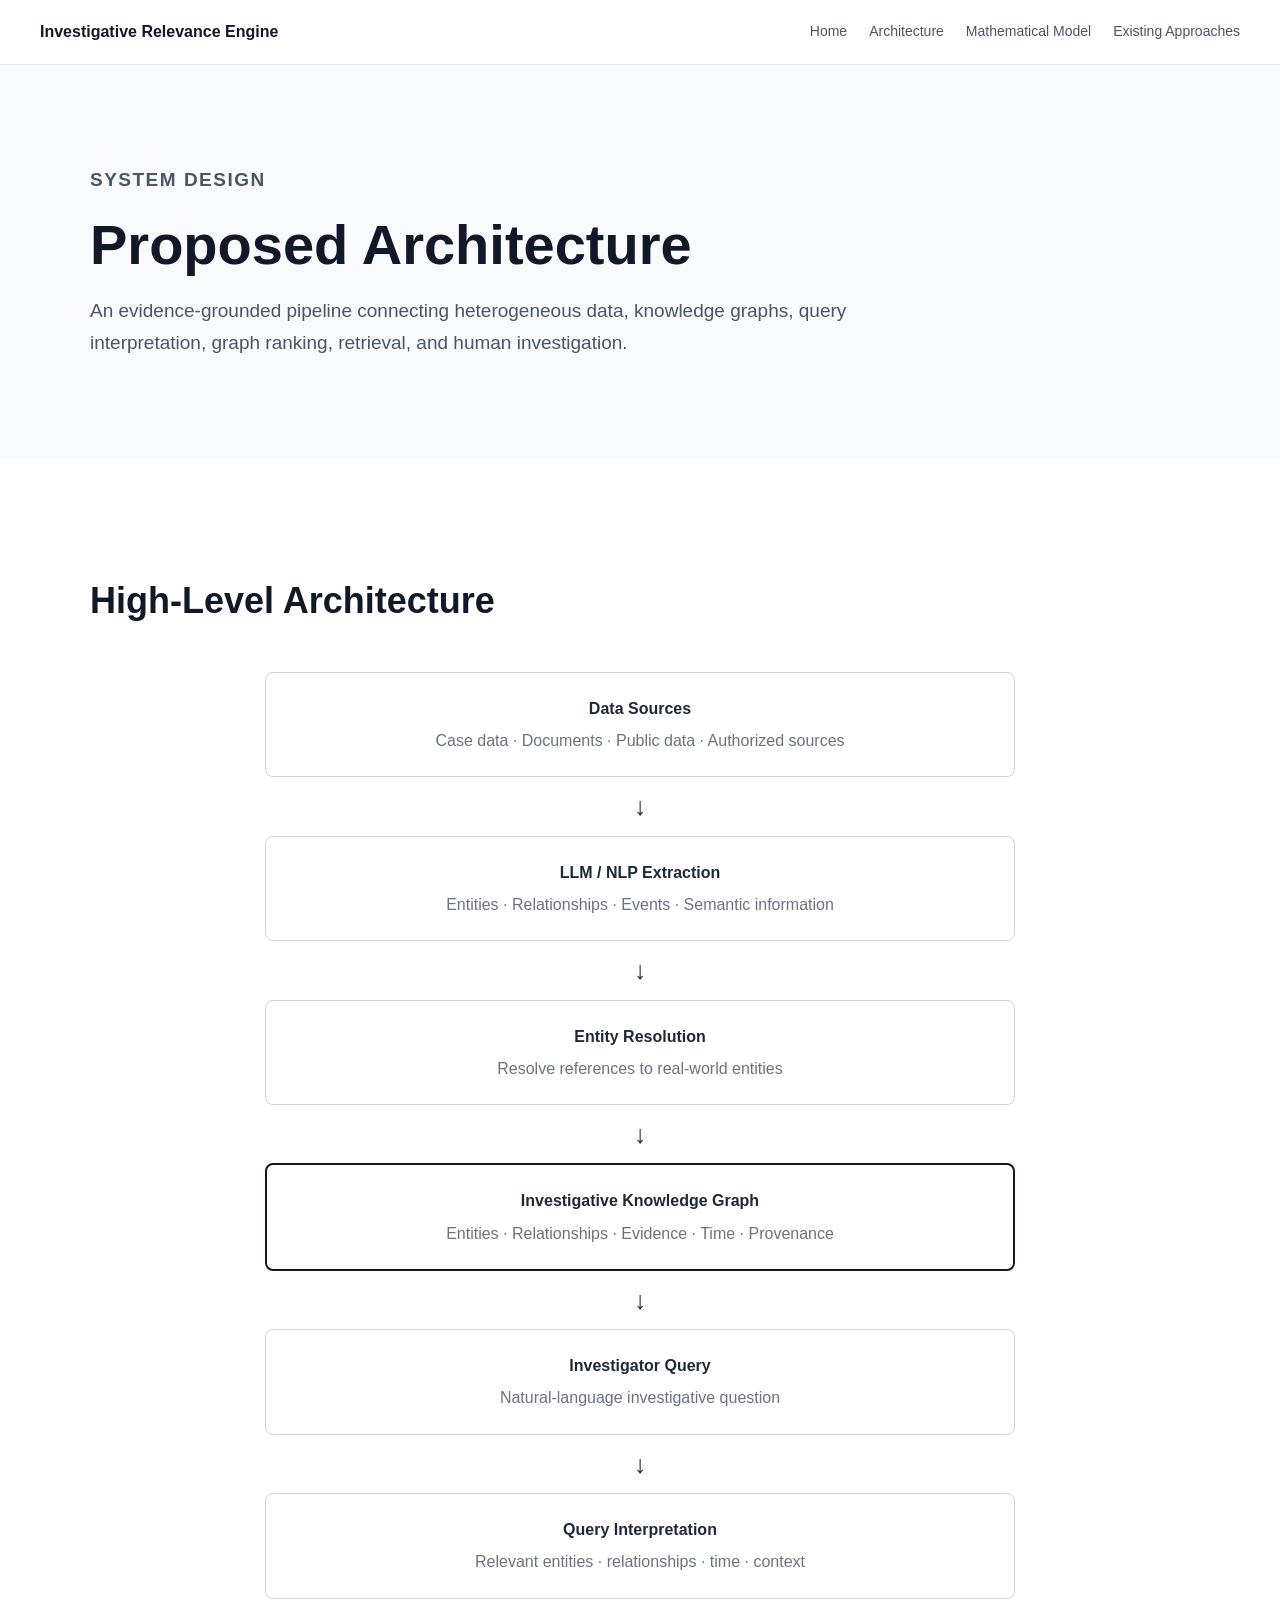
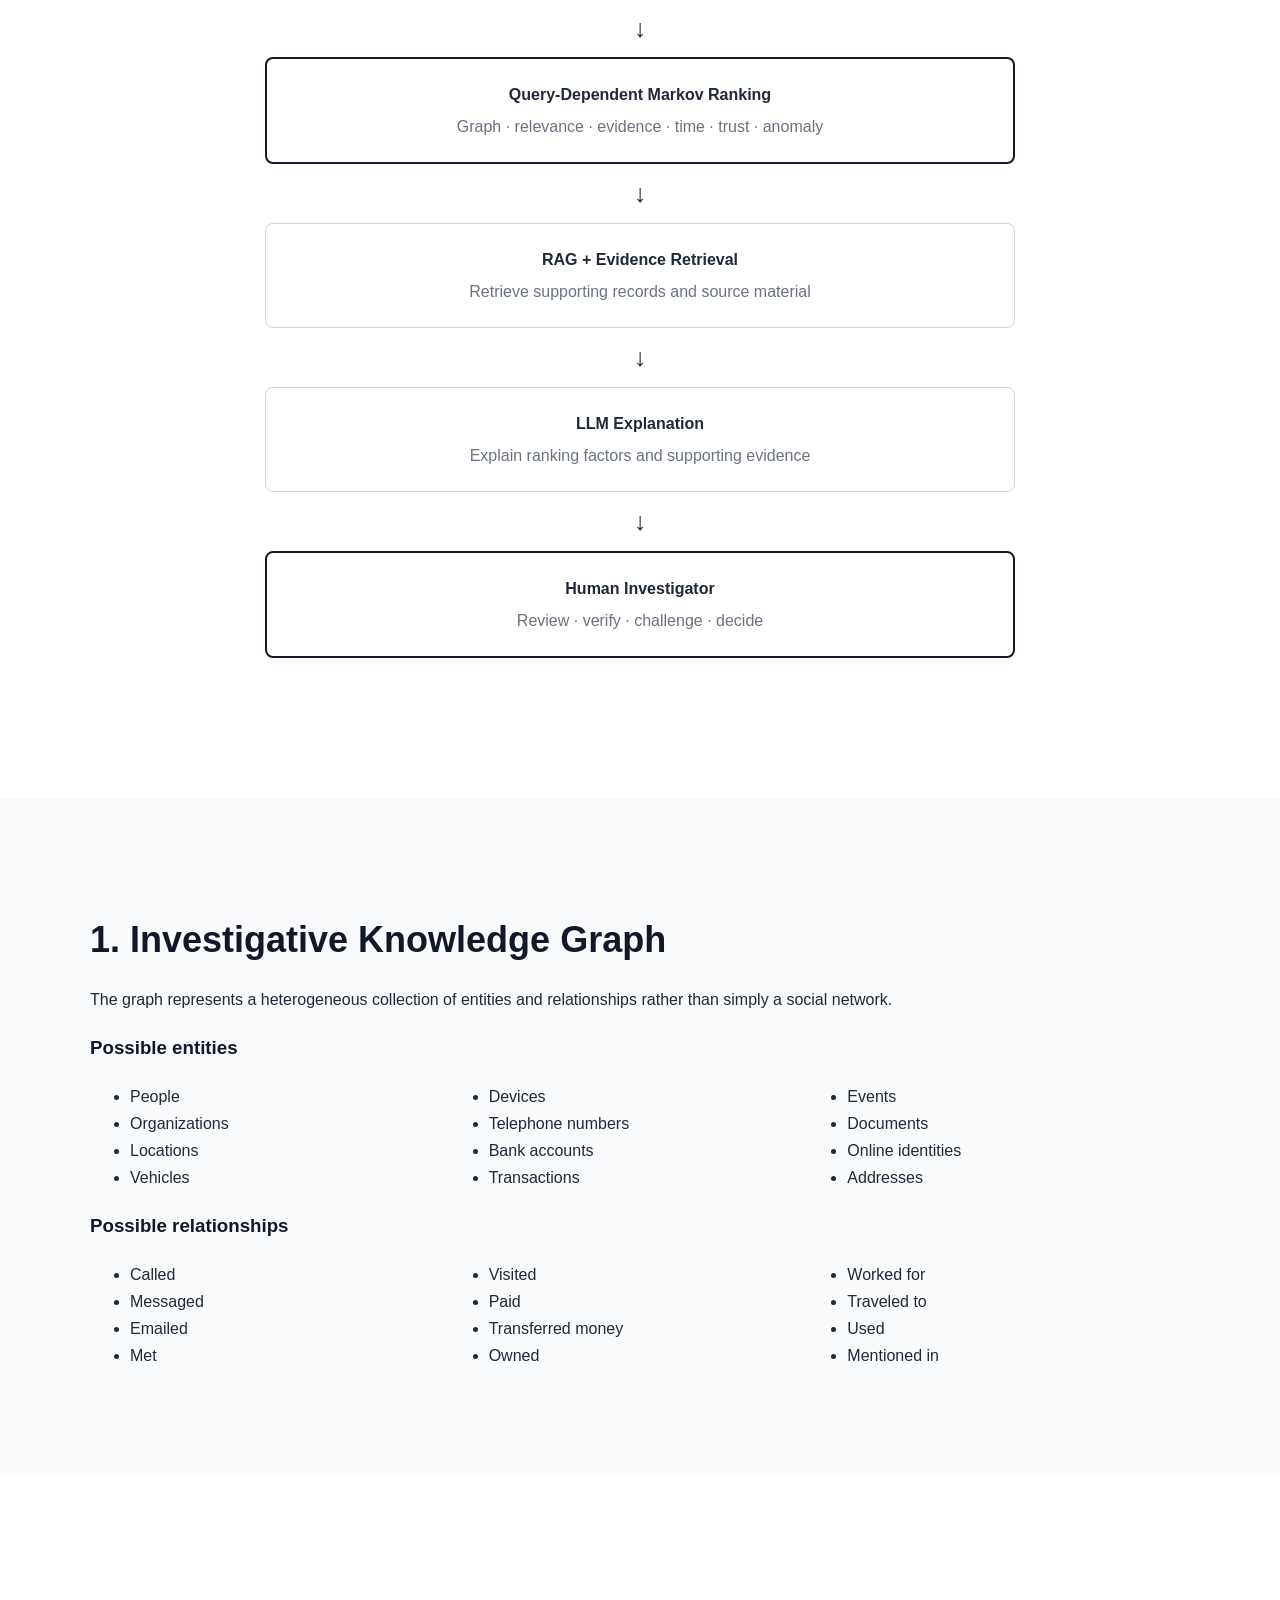
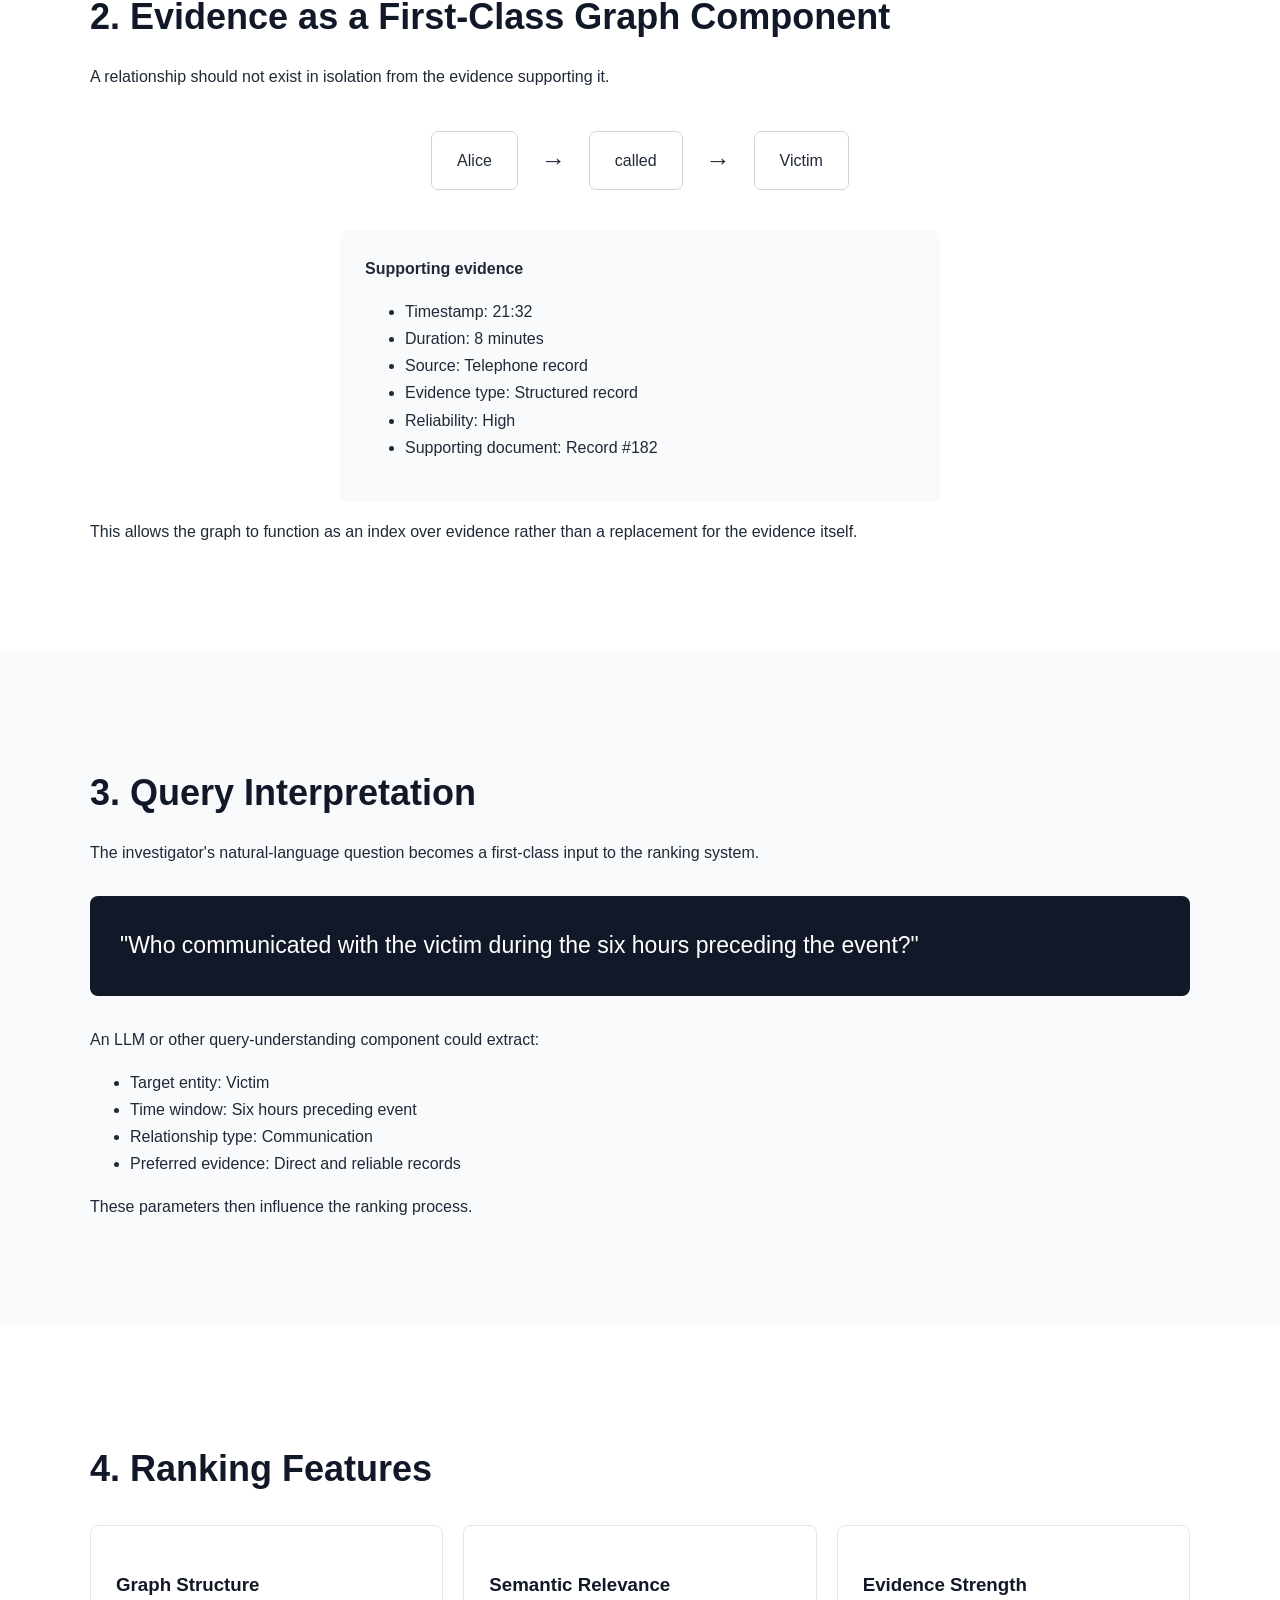
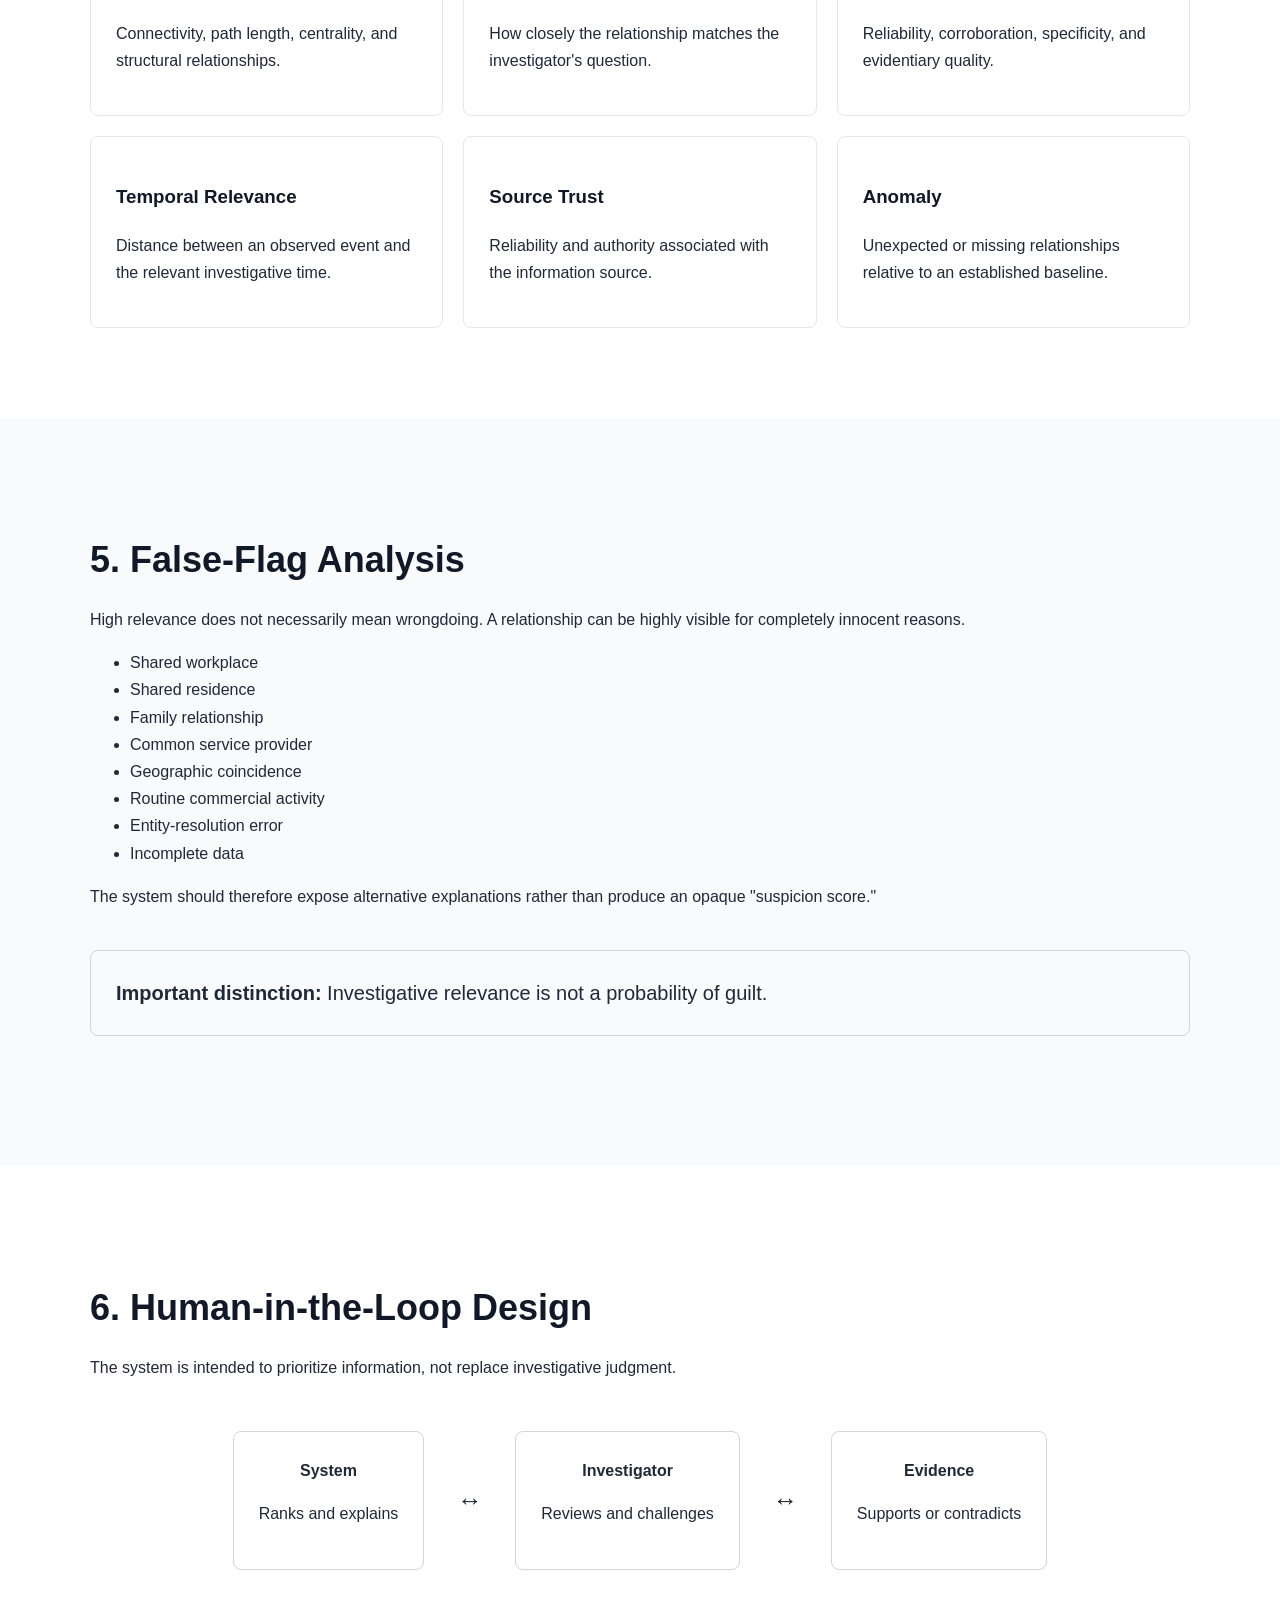
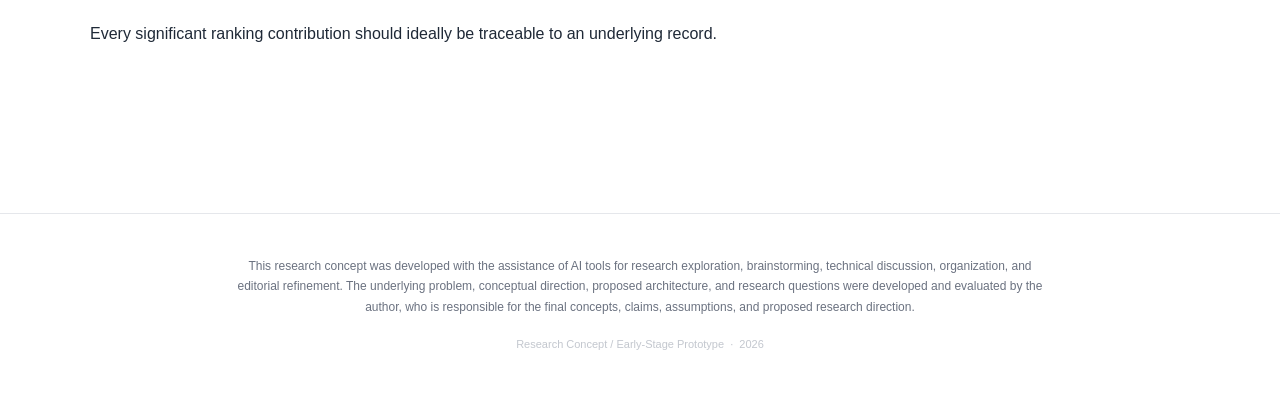
==== commit b9ac8ca9: "Comment out footer divider in architecture.html Commented out the footer divider element in architec" ====
--- a/architecture.html
+++ b/architecture.html
@@ -374,7 +374,7 @@
 
 <footer class="site-footer">
   <div class="footer-content">
-    <div class="footer-divider"></div>
+    <!-- <div class="footer-divider"></div> -->
 
     <p class="footer-disclosure">
       This research concept was developed with the assistance of AI tools
--- a/style.css
+++ b/style.css
@@ -349,7 +349,7 @@
      color: #4b5563;
 }
  @media (max-width: 800px) {
-     ``` .nav-container {
+      .nav-container {
          flex-direction: column;
          padding: 15px 0;
          gap: 12px;
@@ -383,47 +383,59 @@
      .button {
          text-align: center;
     }
-     .site-footer {
-         margin-top: 80px;
-         padding: 40px 20px 50px;
-         color: #8b949e;
-         font-size: 0.85rem;
-    }
-     .footer-content {
-         max-width: 900px;
-         margin: 0 auto;
-         text-align: center;
-    }
-     .footer-divider {
-         width: 100%;
-         height: 1px;
-         background: #30363d;
-         margin-bottom: 32px;
-    }
-     .footer-title {
-         margin: 0 0 12px;
-         color: #c9d1d9;
-         font-weight: 600;
-         font-size: 0.9rem;
-         letter-spacing: 0.02em;
-    }
-     .footer-text {
-         max-width: 760px;
-         margin: 8px auto;
-         line-height: 1.6;
-    }
-     .footer-meta {
-         margin-top: 24px;
-         color: #6e7681;
-         font-size: 0.78rem;
-    }
-     @media (max-width: 600px) {
-         .site-footer {
-             padding-left: 16px;
-             padding-right: 16px;
-        }
-         .footer-text {
-             font-size: 0.82rem;
-        }
-    }
+ }
+
+.site-footer {
+    margin-top: 60px;
+    padding: 30px 20px 45px;
+    border-top: 1px solid #e5e7eb;
+    color: #6b7280;
+    font-size: 12px;
+}
+
+.footer-content {
+    width: min(820px, 100%);
+    margin: 0 auto;
+    text-align: center;
+}
+
+.footer-divider {
+    display: none;
+}
+
+.footer-title {
+    margin: 0 0 10px;
+    color: #9ca3af;
+    font-size: 11px;
+    font-weight: 600;
+    letter-spacing: 0.08em;
+    text-transform: uppercase;
+}
+
+.footer-text {
+    max-width: 720px;
+    margin: 6px auto;
+    line-height: 1.6;
+    color: #9ca3af;
+    opacity: 0.75;
+}
+
+.footer-meta {
+    margin-top: 18px;
+    color: #9ca3af;
+    font-size: 11px;
+    opacity: 0.6;
+}
+
+@media (max-width: 600px) {
+    .site-footer {
+        padding: 25px 16px 35px;
+    }
+
+    .footer-text {
+        font-size: 11px;
+    }
+}
+
+
      
